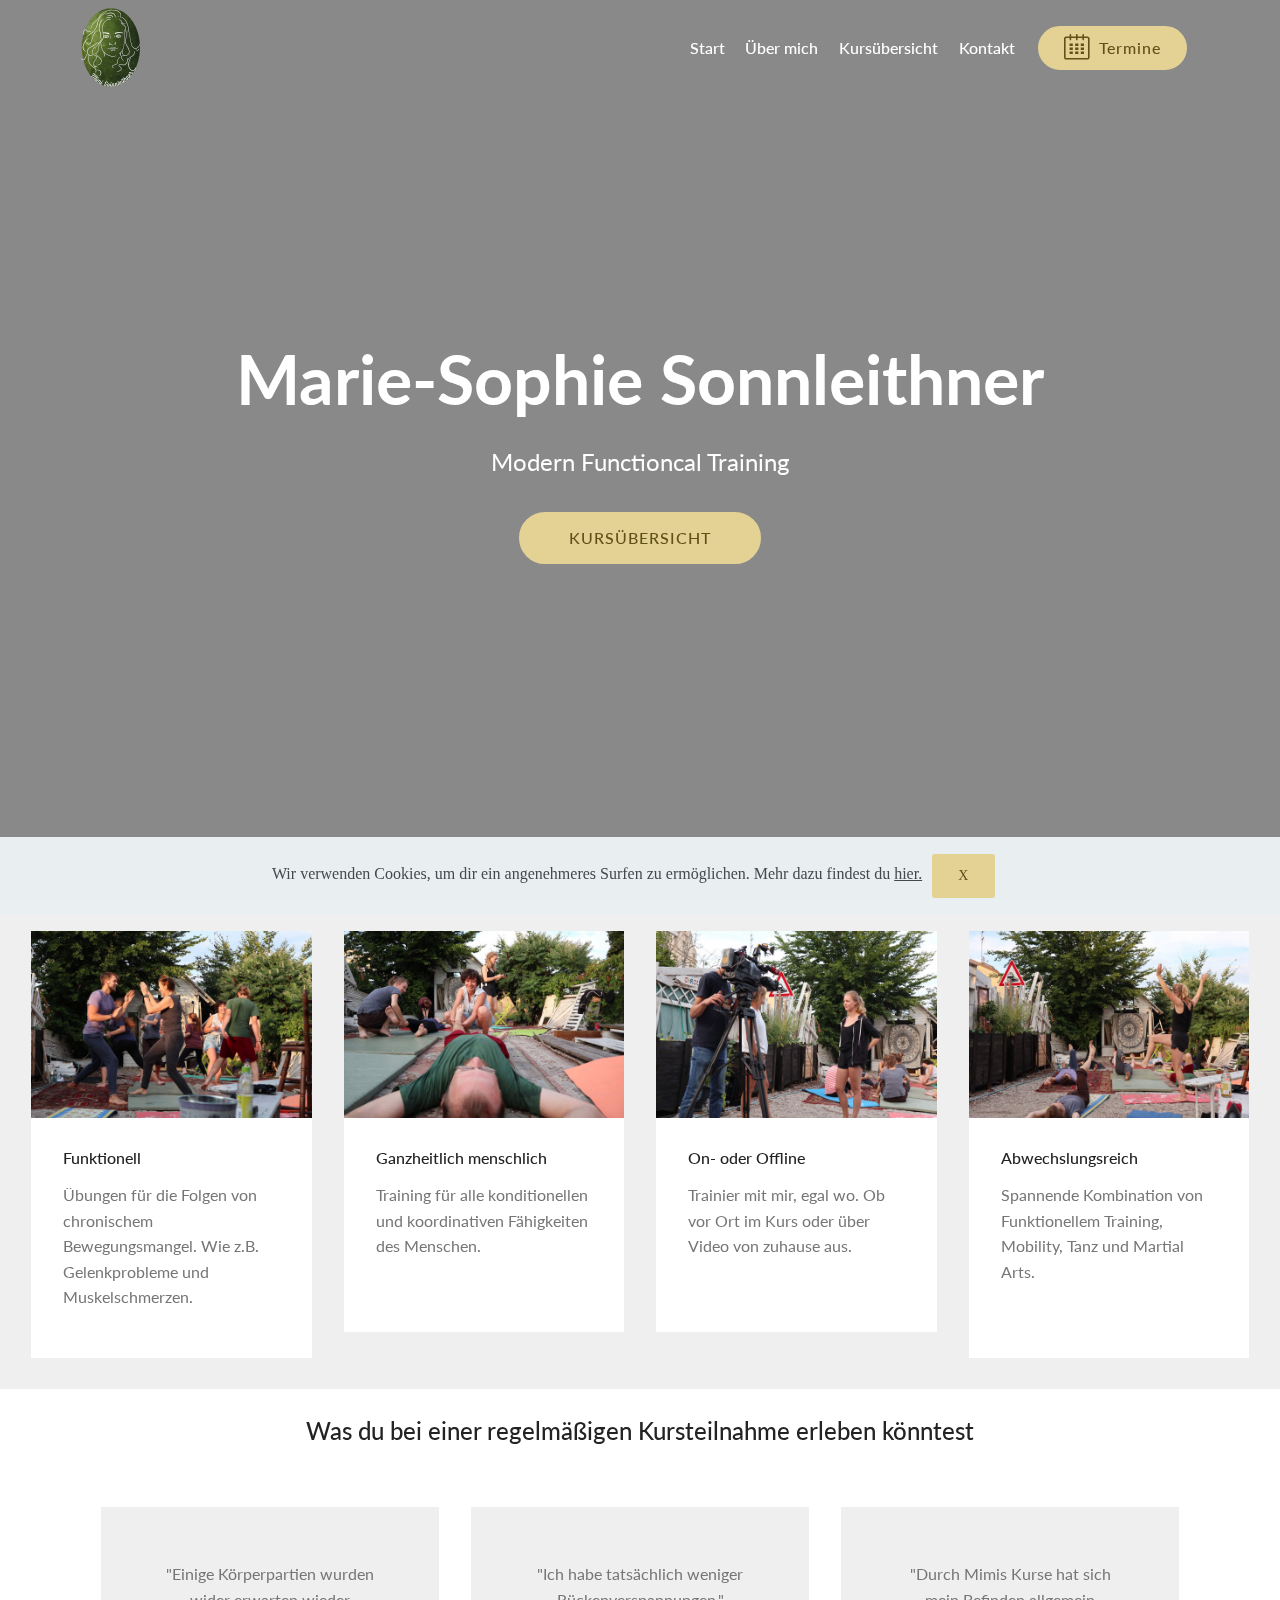
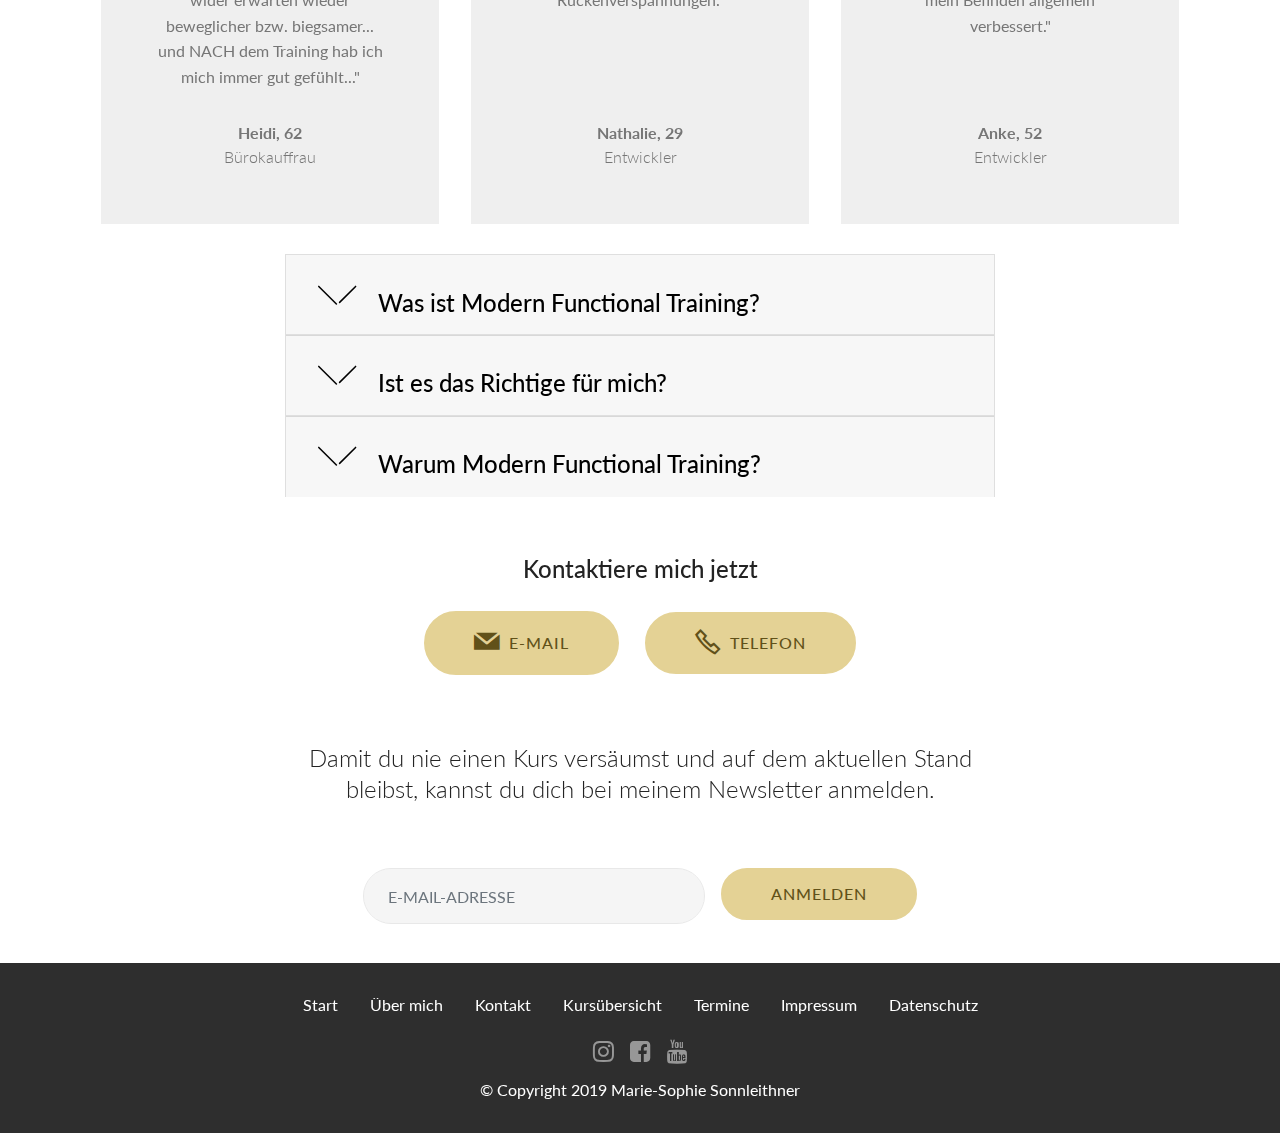
==== index.html @ 7896a1da "create github pages" ====
<!DOCTYPE html>
<html  >
<head>
  <!-- Site made with Mobirise Website Builder v4.11.3, https://mobirise.com -->
  <meta charset="UTF-8">
  <meta http-equiv="X-UA-Compatible" content="IE=edge">
  <meta name="generator" content="Mobirise v4.11.3, mobirise.com">
  <meta name="viewport" content="width=device-width, initial-scale=1, minimum-scale=1">
  <link rel="shortcut icon" href="assets/images/logo-1-122x160.png" type="image/x-icon">
  <meta name="description" content="">
  
  <title>Modern Functioncal Training | Marie-Sophie Sonnleithner</title>
  <link rel="stylesheet" href="assets/font-awesome/css/font-awesome.css">
  <link rel="stylesheet" href="assets/linecons/style.css">
  <link rel="stylesheet" href="assets/web/assets/mobirise-icons/mobirise-icons.css">
  <link rel="stylesheet" href="assets/web/assets/mobirise-icons2/mobirise2.css">
  <link rel="stylesheet" href="assets/bootstrap/css/bootstrap.min.css">
  <link rel="stylesheet" href="assets/bootstrap/css/bootstrap-grid.min.css">
  <link rel="stylesheet" href="assets/bootstrap/css/bootstrap-reboot.min.css">
  <link rel="stylesheet" href="assets/dropdown/css/style.css">
  <link rel="stylesheet" href="assets/tether/tether.min.css">
  <link rel="stylesheet" href="assets/socicon/css/styles.css">
  <link rel="stylesheet" href="assets/theme/css/style.css">
  <link rel="preload" as="style" href="assets/mobirise/css/mbr-additional.css"><link rel="stylesheet" href="assets/mobirise/css/mbr-additional.css" type="text/css">
  
  
  
</head>
<body>
  <section class="menu cid-rGdxrJuQYU" once="menu" id="menu1-t">

    

    <nav class="navbar navbar-expand beta-menu navbar-dropdown align-items-center navbar-fixed-top navbar-toggleable-sm bg-color transparent">
        <button class="navbar-toggler navbar-toggler-right" type="button" data-toggle="collapse" data-target="#navbarSupportedContent" aria-controls="navbarSupportedContent" aria-expanded="false" aria-label="Toggle navigation">
            <div class="hamburger">
                <span></span>
                <span></span>
                <span></span>
                <span></span>
            </div>
        </button>
        <div class="menu-logo">
            <div class="navbar-brand">
                <span class="navbar-logo">
                    <a href="index.html">
                         <img src="assets/images/logo-1-122x160.png" alt="Mobirise" title="" style="height: 5rem;">
                    </a>
                </span>
                
            </div>
        </div>
        <div class="collapse navbar-collapse" id="navbarSupportedContent">
            <ul class="navbar-nav nav-dropdown" data-app-modern-menu="true"><li class="nav-item">
                    <a class="nav-link link text-white display-4" href="index.html">Start</a>
                </li><li class="nav-item"><a class="nav-link link text-white display-4" href="ueber.html">Über mich</a></li><li class="nav-item"><a class="nav-link link text-white display-4" href="kursuebersicht.html">Kursübersicht</a></li><li class="nav-item"><a class="nav-link link text-white display-4" href="index.html#content8-b">Kontakt</a></li></ul>
            <div class="navbar-buttons mbr-section-btn"><a class="btn btn-sm btn-primary display-4" href="termine.html"><span class="li_calendar mbr-iconfont mbr-iconfont-btn"></span>Termine</a></div>
        </div>
    </nav>
</section>

<section class="engine"><a href="https://mobirise.info/m">website design templates</a></section><section class="header8 cid-rwvDzetqg9 mbr-fullscreen mbr-parallax-background" id="header8-2">

    

    <div class="mbr-overlay" style="opacity: 0.5; background-color: rgb(35, 35, 35);">
    </div>

    <div class="container align-center">
        <div class="row justify-content-md-center">
            <div class="mbr-white col-md-10">
                <h1 class="mbr-section-title align-center py-2 mbr-bold mbr-fonts-style display-1">
                        Marie-Sophie Sonnleithner</h1>
                <p class="mbr-text align-center py-2 mbr-fonts-style display-5">Modern Functioncal Training</p>
                
                
                <div class="mbr-section-btn text-center"><a class="btn btn-md btn-primary display-4" href="kursuebersicht.html">KURSÜBERSICHT</a></div>
            </div>
        </div>
    </div>
    
</section>

<section class="features17 cid-rwvFsvAL1t" id="features17-3">
    
    

    
    <div class="container-fluid">
        <div class="media-container-row">
            <div class="card p-3 col-12 col-md-6 col-lg-3">
                <div class="card-wrapper">
                    <div class="card-img">
                        <img src="assets/images/img-227-642x428.jpg" alt="Mobirise" title="">
                    </div>
                    <div class="card-box">
                        <h4 class="card-title pb-3 mbr-fonts-style display-7">
                            Funktionell</h4>
                        <p class="mbr-text mbr-fonts-style display-7">Übungen für die Folgen von chronischem Bewegungsmangel. Wie z.B. Gelenkprobleme und Muskelschmerzen.</p>
                    </div>
                </div>
            </div>

            <div class="card p-3 col-12 col-md-6 col-lg-3">
                <div class="card-wrapper">
                    <div class="card-img">
                        <img src="assets/images/img-233-642x428.jpg" alt="Mobirise" title="">
                    </div>
                    <div class="card-box">
                        <h4 class="card-title pb-3 mbr-fonts-style display-7">
                            Ganzheitlich menschlich</h4>
                        <p class="mbr-text mbr-fonts-style display-7">
                            Training für alle konditionellen und koordinativen Fähigkeiten des Menschen.<br><br></p>
                    </div>
                </div>
            </div>

            <div class="card p-3 col-12 col-md-6 col-lg-3">
                <div class="card-wrapper">
                    <div class="card-img">
                        <img src="assets/images/img-246-642x428.jpg" alt="Mobirise" title="">
                    </div>
                    <div class="card-box">
                        <h4 class="card-title pb-3 mbr-fonts-style display-7">
                            On- oder Offline</h4>
                        <p class="mbr-text mbr-fonts-style display-7">Trainier mit mir, egal wo. Ob vor Ort im Kurs oder über Video von zuhause aus.&nbsp;<br><br></p>
                    </div>
                </div>
            </div>

            <div class="card p-3 col-12 col-md-6 col-lg-3">
                <div class="card-wrapper">
                    <div class="card-img">
                        <img src="assets/images/img-240-642x428.jpg" alt="Mobirise" title="">
                    </div>
                    <div class="card-box">
                        <h4 class="card-title pb-3 mbr-fonts-style display-7">Abwechslungsreich</h4>
                        <p class="mbr-text mbr-fonts-style display-7">Spannende Kombination von Funktionellem Training, Mobility, Tanz und Martial Arts.<br><br></p>
                    </div>
                </div>
            </div>
            
            
        </div>
    </div>
</section>

<section class="testimonials1 cid-rwvFSbOmrC" id="testimonials1-4">

    

    
    <div class="container">
        <div class="media-container-row">
            <div class="title col-12 align-center">
                <h2 class="pb-3 mbr-fonts-style display-5">
                    Was du bei einer regelmäßigen Kursteilnahme erleben könntest</h2>
                
            </div>
        </div>
    </div>

    <div class="container pt-3 mt-2">
        <div class="media-container-row">
            <div class="mbr-testimonial p-3 align-center col-12 col-md-6 col-lg-4">
                <div class="panel-item p-3">
                    <div class="card-block">
                        
                        <p class="mbr-text mbr-fonts-style display-7">"Einige Körperpartien wurden wider erwarten wieder beweglicher bzw. biegsamer... und NACH dem Training hab ich mich immer gut gefühlt..."</p>
                    </div>
                    <div class="card-footer">
                        <div class="mbr-author-name mbr-bold mbr-fonts-style display-7">
                             Heidi, 62</div>
                        <small class="mbr-author-desc mbr-italic mbr-light mbr-fonts-style display-7">Bürokauffrau</small>
                    </div>
                </div>
            </div>

            <div class="mbr-testimonial p-3 align-center col-12 col-md-6 col-lg-4">
                <div class="panel-item p-3">
                    <div class="card-block">
                        
                        <p class="mbr-text mbr-fonts-style display-7">"Ich habe tatsächlich weniger Rückenverspannungen."<br><br><br><br></p>
                    </div>
                    <div class="card-footer">
                        <div class="mbr-author-name mbr-bold mbr-fonts-style display-7">Nathalie, 29</div>
                        <small class="mbr-author-desc mbr-italic mbr-light mbr-fonts-style display-7">
                               Entwickler
                        </small>
                    </div>
                </div>
            </div>

            <div class="mbr-testimonial p-3 align-center col-12 col-md-6 col-lg-4">
                <div class="panel-item p-3">
                    <div class="card-block">
                        
                        <p class="mbr-text mbr-fonts-style display-7">"Durch Mimis Kurse hat sich mein Befinden allgemein verbessert."<br><br><br></p>
                    </div>
                    <div class="card-footer">
                        <div class="mbr-author-name mbr-bold mbr-fonts-style display-7">
                             Anke, 52</div>
                        <small class="mbr-author-desc mbr-italic mbr-light mbr-fonts-style display-7">
                               Entwickler
                        </small>
                    </div>
                </div>
            </div>

            

            

            
        </div>
    </div>   
</section>

<section class="toggle1 cid-rGKT8y5Dug" id="toggle1-17">

    

    
        <div class="container">
            <div class="media-container-row">
                <div class="col-12 col-md-8">
                    <div class="section-head text-center space30">
                       
                    </div>
                    <div class="clearfix"></div>
                    <div id="bootstrap-toggle" class="toggle-panel accordionStyles tab-content">
                        <div class="card">
                            <div class="card-header" role="tab" id="headingOne">
                                <a role="button" class="collapsed panel-title text-black" data-toggle="collapse" data-core="" href="#collapse1_4" aria-expanded="false" aria-controls="collapse1">
                                    <h4 class="mbr-fonts-style display-5">
                                        <span class="sign mbr-iconfont mbri-arrow-down inactive"></span>&nbsp;Was ist Modern Functional Training?</h4>
                                </a>
                            </div>
                            <div id="collapse1_4" class="panel-collapse noScroll collapse" role="tabpanel" aria-labelledby="headingOne">
                                <div class="panel-body p-4">
                                    <p class="mbr-fonts-style panel-text display-7">Noch bevor wir unseren ersten Gedanken im Kopf formen, legen wir eine trainingsintensive Bewegungsentwicklung hin, vom strampelnden Massekörper zum aufrecht „wankenden“ Mini-Menschen. Je weiter diese Entwicklung foranschreitet desto mehr kommunizieren wir mit unserer Umwelt, sowohl verbal wie auch körperlich. Oft ist die Antwort auf eine Situation eine bestimmte Muskelspannung die wir in unseren Bewegungsablauf integrieren. Das, über Jahre hinweggetragen, steigert entweder die Verletzungsgefahr im betriebenen Sport oder führt beim viel weiter verbreiteten Bewegungsmangel meist zunächst zu (Muskel-)Schmerzen und langfristig auch zu Schäden an Knorpeln, Bändern, Sehnen und Knochen. Der menschliche Körper ist ein robustes Konstrukt, dass achtlos betriebenen Sport und chronischen Bewegungsmangel jahrelang kompensieren kann. Im Modern Functional Training verknüpfe ich Komponenten aus Funktionellem Training, Mobility, Tanz und Martial Arts um ein Training zu gestalten, dass effektiv auf die gängigsten Folgen von Bewegungsmangel eingeht.</p>
                                </div>
                            </div>
                        </div>
                        <div class="card">
                            <div class="card-header" role="tab" id="headingTwo">
                                <a role="button" class="collapsed panel-title text-black" data-toggle="collapse" data-core="" href="#collapse2_4" aria-expanded="false" aria-controls="collapse2">
                                    <h4 class="mbr-fonts-style display-5">
                                        <span class="sign mbr-iconfont mbri-arrow-down inactive"></span>&nbsp;Ist es das Richtige für mich?</h4>
                                </a>

                            </div>
                            <div id="collapse2_4" class="panel-collapse noScroll collapse" role="tabpanel" aria-labelledby="headingTwo">
                                <div class="panel-body p-4">
                                    <p class="mbr-fonts-style panel-text display-7">Modern Functional Training eignet sich für jeden, der seinen Körper im Alltag oder einer Sportart geschmeidig machen möchte. Orientiert an den ursprünglichen Bewegungsabläufen des menschlichen Körpers kann es in jedem Alter und Trainingsstatus angewendet werden.</p>
                                </div>
                            </div>
                        </div>
                        <div class="card">
                            <div class="card-header" role="tab" id="headingThree">
                                <a role="button" class="collapsed panel-title text-black" data-toggle="collapse" data-core="" href="#collapse3_4" aria-expanded="false" aria-controls="collapse3">
                                    <h4 class="mbr-fonts-style display-5">
                                        <span class="sign mbr-iconfont mbri-arrow-down inactive"></span>&nbsp;Warum Modern Functional Training?</h4>
                                </a>
                            </div>
                            <div id="collapse3_4" class="panel-collapse noScroll collapse" role="tabpanel" aria-labelledby="headingThree">
                                <div class="panel-body p-4">
                                    <p class="mbr-fonts-style panel-text display-7">Durch geförderte Körperwahrnehmung und Biomechanik kann auch sportartenspezifisches Training besser an Schwachstellen orientiert und somit effizienter werden. Das Verletzungsrisiko sinkt, egal ob im Sport oder im Alltag!</p>
                                </div>
                            </div>
                        </div>
                        
                        
                        
                    </div>
                </div>
            </div>
        </div>
</section>

<section class="mbr-section content4 cid-rwvMLpsQKH" id="content4-d">

    

    <div class="container">
        <div class="media-container-row">
            <div class="title col-12 col-md-8">
                <h2 class="align-center pb-3 mbr-fonts-style display-5">Kontaktiere mich jetzt</h2>
                
                
            </div>
        </div>
    </div>
</section>

<section class="mbr-section content8 cid-rwvKJ9Ldy1" id="content8-b">

    

    <div class="container">
        <div class="media-container-row title">
            <div class="col-12 col-md-8">
                <div class="mbr-section-btn align-center"><a class="btn btn-primary display-4" href="mailto:bewegung@mariesophiesonnleithner.de"><span class="socicon socicon-mail mbr-iconfont mbr-iconfont-btn"></span>E-MAIL</a>
                    <a class="btn btn-primary display-4" href="tel:+4915736988798"><span class="mobi-mbri mobi-mbri-phone mbr-iconfont mbr-iconfont-btn"></span>TELEFON</a></div>
            </div>
        </div>
    </div>
</section>

<section class="mbr-section form3 cid-rwvOi9t7n2" id="form3-e">

    

    

    <div class="container">
        <div class="row justify-content-center">
            <div class="title col-12 col-lg-8">
                
                <h3 class="mbr-section-subtitle align-center pb-5 mbr-light mbr-fonts-style display-5">Damit du nie einen Kurs versäumst und auf dem aktuellen Stand bleibst, kannst du dich bei meinem Newsletter anmelden.</h3>
            </div>
        </div>

        <div class="row py-2 justify-content-center">
            <div class="col-12 col-lg-6  col-md-8 " data-form-type="formoid">
                <!---Formbuilder Form--->
                <form action="https://mobirise.com/" method="POST" class="mbr-form form-with-styler" data-form-title="Mobirise Form"><input type="hidden" name="email" data-form-email="true" value="SwhdGKEURT8ZrtBiPXVFKIYz1HdcwsOUbqGP4tkNwl8U0udAOVyEMx1+fPfIROG5BUAIViuOS8+I5XTZ8tQ5PrEG0j23hKdZen0qtQOGSx0NvV4J+O5i/KBvW1OS9dNc">
                    <div class="row">
                        <div hidden="hidden" data-form-alert="" class="alert alert-success col-12">Vielen Dank für deine Anmeldung!</div>
                        <div hidden="hidden" data-form-alert-danger="" class="alert alert-danger col-12">
                        </div>
                    </div>
                    <div class="dragArea row">
                        <div class="form-group col" data-for="email">
                            <input type="email" name="email" placeholder="E-MAIL-ADRESSE" data-form-field="Email" required="required" class="form-control display-7" id="email-form3-e">
                        </div>
                        <div class="col-auto input-group-btn"><button type="submit" class="btn btn-primary display-4">ANMELDEN</button></div>
                    </div>
                </form><!---Formbuilder Form--->
            </div>
        </div>
    </div>
</section>

<section once="footers" class="cid-rwvIQBp6UW" id="footer7-8">

    

    

    <div class="container">
        <div class="media-container-row align-center mbr-white">
            <div class="row row-links">
                <ul class="foot-menu">
                    
                    
                    
                    
                    
                <li class="foot-menu-item mbr-fonts-style display-7"><a href="index.html" class="text-white">Start</a></li><li class="foot-menu-item mbr-fonts-style display-7"><a href="ueber.html" class="text-white">Über mich</a></li><li class="foot-menu-item mbr-fonts-style display-7"><a href="index.html#content8-b" class="text-white">Kontakt</a></li><li class="foot-menu-item mbr-fonts-style display-7"><a href="kursuebersicht.html" class="text-white">Kursübersicht</a></li><li class="foot-menu-item mbr-fonts-style display-7"><a href="termine.html" class="text-white">Termine</a></li><li class="foot-menu-item mbr-fonts-style display-7"><a href="impressum.html" class="text-white">Impressum</a></li><li class="foot-menu-item mbr-fonts-style display-7"><a href="datenschutz.html" class="text-white">Datenschutz</a></li></ul>
            </div>
            <div class="row social-row">
                <div class="social-list align-right pb-2">
                    
                    
                    
                    
                    
                    
                <div class="soc-item">
                        <a href="index.html">
                            <span class="mbr-iconfont mbr-iconfont-social fa-instagram fa"></span>
                        </a>
                    </div><div class="soc-item">
                        <a href="index.html">
                            <span class="mbr-iconfont mbr-iconfont-social fa-facebook-square fa"></span>
                        </a>
                    </div><div class="soc-item">
                        <a href="index.html">
                            <span class="mbr-iconfont mbr-iconfont-social fa-youtube fa"></span>
                        </a>
                    </div></div>
            </div>
            <div class="row row-copirayt">
                <p class="mbr-text mb-0 mbr-fonts-style mbr-white align-center display-7">
                    © Copyright 2019&nbsp;Marie-Sophie Sonnleithner</p>
            </div>
        </div>
    </div>
</section>


  <script src="assets/web/assets/jquery/jquery.min.js"></script>
  <script src="assets/popper/popper.min.js"></script>
  <script src="assets/bootstrap/js/bootstrap.min.js"></script>
  <script src="assets/dropdown/js/nav-dropdown.js"></script>
  <script src="assets/dropdown/js/navbar-dropdown.js"></script>
  <script src="assets/touchswipe/jquery.touch-swipe.min.js"></script>
  <script src="assets/web/assets/cookies-alert-plugin/cookies-alert-core.js"></script>
  <script src="assets/web/assets/cookies-alert-plugin/cookies-alert-script.js"></script>
  <script src="assets/parallax/jarallax.min.js"></script>
  <script src="assets/mbr-switch-arrow/mbr-switch-arrow.js"></script>
  <script src="assets/tether/tether.min.js"></script>
  <script src="assets/playervimeo/vimeo_player.js"></script>
  <script src="assets/smoothscroll/smooth-scroll.js"></script>
  <script src="assets/theme/js/script.js"></script>
  <script src="assets/formoid/formoid.min.js"></script>
  
  
<input name="cookieData" type="hidden" data-cookie-customDialogSelector='null' data-cookie-colorText='#424a4d' data-cookie-colorBg='rgba(234, 239, 241, 0.99)' data-cookie-textButton='X' data-cookie-colorButton='' data-cookie-colorLink='#424a4d' data-cookie-underlineLink='true' data-cookie-text="Wir verwenden Cookies, um dir ein angenehmeres Surfen zu ermöglichen. Mehr dazu findest du <a href='datenschutz.html'>hier.</a>">
  </body>
</html>
---- assets/linecons/style.css ----
@font-face {
	font-family: 'linecons';
	src:url('fonts/linecons.eot');
	
	
  src: url('fonts/linecons.eot');
  src: url('fonts/linecons.eot?#iefix') format('embedded-opentype'), 
  url('fonts/linecons.woff') format('woff'), 
  url('fonts/linecons.ttf') format('truetype'), 
  url('fonts/linecons.svg#linecons') format('svg');
}

/* Use the following CSS code if you want to use data attributes for inserting your icons */
[data-icon]:before {
	font-family: 'linecons' !important;
	content: attr(data-icon);
	speak: none;
	font-weight: normal;
	line-height: 1;
	-webkit-font-smoothing: antialiased;
}

/* Use the following CSS code if you want to have a class per icon */
[class^="li_"]:before, [class*=" li_"]:before {
	font-family: 'linecons' !important;
	font-style: normal;
	speak: none;
	font-weight: normal;
	line-height: 1;
	-webkit-font-smoothing: antialiased;
}
.li_heart:before {
	content: "\e000";
}
.li_cloud:before {
	content: "\e001";
}
.li_star:before {
	content: "\e002";
}
.li_tv:before {
	content: "\e003";
}
.li_sound:before {
	content: "\e004";
}
.li_video:before {
	content: "\e005";
}
.li_trash:before {
	content: "\e006";
}
.li_user:before {
	content: "\e007";
}
.li_key:before {
	content: "\e008";
}
.li_search:before {
	content: "\e009";
}
.li_settings:before {
	content: "\e00a";
}
.li_camera:before {
	content: "\e00b";
}
.li_tag:before {
	content: "\e00c";
}
.li_lock:before {
	content: "\e00d";
}
.li_bulb:before {
	content: "\e00e";
}
.li_pen:before {
	content: "\e00f";
}
.li_diamond:before {
	content: "\e010";
}
.li_display:before {
	content: "\e011";
}
.li_location:before {
	content: "\e012";
}
.li_eye:before {
	content: "\e013";
}
.li_bubble:before {
	content: "\e014";
}
.li_stack:before {
	content: "\e015";
}
.li_cup:before {
	content: "\e016";
}
.li_phone:before {
	content: "\e017";
}
.li_news:before {
	content: "\e018";
}
.li_mail:before {
	content: "\e019";
}
.li_like:before {
	content: "\e01a";
}
.li_photo:before {
	content: "\e01b";
}
.li_note:before {
	content: "\e01c";
}
.li_clock:before {
	content: "\e01d";
}
.li_paperplane:before {
	content: "\e01e";
}
.li_params:before {
	content: "\e01f";
}
.li_banknote:before {
	content: "\e020";
}
.li_data:before {
	content: "\e021";
}
.li_music:before {
	content: "\e022";
}
.li_megaphone:before {
	content: "\e023";
}
.li_study:before {
	content: "\e024";
}
.li_lab:before {
	content: "\e025";
}
.li_food:before {
	content: "\e026";
}
.li_t-shirt:before {
	content: "\e027";
}
.li_fire:before {
	content: "\e028";
}
.li_clip:before {
	content: "\e029";
}
.li_shop:before {
	content: "\e02a";
}
.li_calendar:before {
	content: "\e02b";
}
.li_vallet:before {
	content: "\e02c";
}
.li_vynil:before {
	content: "\e02d";
}
.li_truck:before {
	content: "\e02e";
}
.li_world:before {
	content: "\e02f";
}
---- assets/web/assets/mobirise-icons/mobirise-icons.css ----
@font-face {
  font-family: 'MobiriseIcons';
  src:  url('mobirise-icons.eot?spat4u');
  src:  url('mobirise-icons.eot?spat4u#iefix') format('embedded-opentype'),
    url('mobirise-icons.ttf?spat4u') format('truetype'),
    url('mobirise-icons.woff?spat4u') format('woff'),
    url('mobirise-icons.svg?spat4u#MobiriseIcons') format('svg');
  font-weight: normal;
  font-style: normal;
  font-display: swap;
}

[class^="mbri-"], [class*=" mbri-"] {
  /* use !important to prevent issues with browser extensions that change fonts */
  font-family: MobiriseIcons !important;
  speak: none;
  font-style: normal;
  font-weight: normal;
  font-variant: normal;
  text-transform: none;
  line-height: 1;

  /* Better Font Rendering =========== */
  -webkit-font-smoothing: antialiased;
  -moz-osx-font-smoothing: grayscale;
}

.mbri-add-submenu:before {
  content: "\e900";
}
.mbri-alert:before {
  content: "\e901";
}
.mbri-align-center:before {
  content: "\e902";
}
.mbri-align-justify:before {
  content: "\e903";
}
.mbri-align-left:before {
  content: "\e904";
}
.mbri-align-right:before {
  content: "\e905";
}
.mbri-android:before {
  content: "\e906";
}
.mbri-apple:before {
  content: "\e907";
}
.mbri-arrow-down:before {
  content: "\e908";
}
.mbri-arrow-next:before {
  content: "\e909";
}
.mbri-arrow-prev:before {
  content: "\e90a";
}
.mbri-arrow-up:before {
  content: "\e90b";
}
.mbri-bold:before {
  content: "\e90c";
}
.mbri-bookmark:before {
  content: "\e90d";
}
.mbri-bootstrap:before {
  content: "\e90e";
}
.mbri-briefcase:before {
  content: "\e90f";
}
.mbri-browse:before {
  content: "\e910";
}
.mbri-bulleted-list:before {
  content: "\e911";
}
.mbri-calendar:before {
  content: "\e912";
}
.mbri-camera:before {
  content: "\e913";
}
.mbri-cart-add:before {
  content: "\e914";
}
.mbri-cart-full:before {
  content: "\e915";
}
.mbri-cash:before {
  content: "\e916";
}
.mbri-change-style:before {
  content: "\e917";
}
.mbri-chat:before {
  content: "\e918";
}
.mbri-clock:before {
  content: "\e919";
}
.mbri-close:before {
  content: "\e91a";
}
.mbri-cloud:before {
  content: "\e91b";
}
.mbri-code:before {
  content: "\e91c";
}
.mbri-contact-form:before {
  content: "\e91d";
}
.mbri-credit-card:before {
  content: "\e91e";
}
.mbri-cursor-click:before {
  content: "\e91f";
}
.mbri-cust-feedback:before {
  content: "\e920";
}
.mbri-database:before {
  content: "\e921";
}
.mbri-delivery:before {
  content: "\e922";
}
.mbri-desktop:before {
  content: "\e923";
}
.mbri-devices:before {
  content: "\e924";
}
.mbri-down:before {
  content: "\e925";
}
.mbri-download:before {
  content: "\e989";
}
.mbri-drag-n-drop:before {
  content: "\e927";
}
.mbri-drag-n-drop2:before {
  content: "\e928";
}
.mbri-edit:before {
  content: "\e929";
}
.mbri-edit2:before {
  content: "\e92a";
}
.mbri-error:before {
  content: "\e92b";
}
.mbri-extension:before {
  content: "\e92c";
}
.mbri-features:before {
  content: "\e92d";
}
.mbri-file:before {
  content: "\e92e";
}
.mbri-flag:before {
  content: "\e92f";
}
.mbri-folder:before {
  content: "\e930";
}
.mbri-gift:before {
  content: "\e931";
}
.mbri-github:before {
  content: "\e932";
}
.mbri-globe:before {
  content: "\e933";
}
.mbri-globe-2:before {
  content: "\e934";
}
.mbri-growing-chart:before {
  content: "\e935";
}
.mbri-hearth:before {
  content: "\e936";
}
.mbri-help:before {
  content: "\e937";
}
.mbri-home:before {
  content: "\e938";
}
.mbri-hot-cup:before {
  content: "\e939";
}
.mbri-idea:before {
  content: "\e93a";
}
.mbri-image-gallery:before {
  content: "\e93b";
}
.mbri-image-slider:before {
  content: "\e93c";
}
.mbri-info:before {
  content: "\e93d";
}
.mbri-italic:before {
  content: "\e93e";
}
.mbri-key:before {
  content: "\e93f";
}
.mbri-laptop:before {
  content: "\e940";
}
.mbri-layers:before {
  content: "\e941";
}
.mbri-left-right:before {
  content: "\e942";
}
.mbri-left:before {
  content: "\e943";
}
.mbri-letter:before {
  content: "\e944";
}
.mbri-like:before {
  content: "\e945";
}
.mbri-link:before {
  content: "\e946";
}
.mbri-lock:before {
  content: "\e947";
}
.mbri-login:before {
  content: "\e948";
}
.mbri-logout:before {
  content: "\e949";
}
.mbri-magic-stick:before {
  content: "\e94a";
}
.mbri-map-pin:before {
  content: "\e94b";
}
.mbri-menu:before {
  content: "\e94c";
}
.mbri-mobile:before {
  content: "\e94d";
}
.mbri-mobile2:before {
  content: "\e94e";
}
.mbri-mobirise:before {
  content: "\e94f";
}
.mbri-more-horizontal:before {
  content: "\e950";
}
.mbri-more-vertical:before {
  content: "\e951";
}
.mbri-music:before {
  content: "\e952";
}
.mbri-new-file:before {
  content: "\e953";
}
.mbri-numbered-list:before {
  content: "\e954";
}
.mbri-opened-folder:before {
  content: "\e955";
}
.mbri-pages:before {
  content: "\e956";
}
.mbri-paper-plane:before {
  content: "\e957";
}
.mbri-paperclip:before {
  content: "\e958";
}
.mbri-photo:before {
  content: "\e959";
}
.mbri-photos:before {
  content: "\e95a";
}
.mbri-pin:before {
  content: "\e95b";
}
.mbri-play:before {
  content: "\e95c";
}
.mbri-plus:before {
  content: "\e95d";
}
.mbri-preview:before {
  content: "\e95e";
}
.mbri-print:before {
  content: "\e95f";
}
.mbri-protect:before {
  content: "\e960";
}
.mbri-question:before {
  content: "\e961";
}
.mbri-quote-left:before {
  content: "\e962";
}
.mbri-quote-right:before {
  content: "\e963";
}
.mbri-refresh:before {
  content: "\e964";
}
.mbri-responsive:before {
  content: "\e965";
}
.mbri-right:before {
  content: "\e966";
}
.mbri-rocket:before {
  content: "\e967";
}
.mbri-sad-face:before {
  content: "\e968";
}
.mbri-sale:before {
  content: "\e969";
}
.mbri-save:before {
  content: "\e96a";
}
.mbri-search:before {
  content: "\e96b";
}
.mbri-setting:before {
  content: "\e96c";
}
.mbri-setting2:before {
  content: "\e96d";
}
.mbri-setting3:before {
  content: "\e96e";
}
.mbri-share:before {
  content: "\e96f";
}
.mbri-shopping-bag:before {
  content: "\e970";
}
.mbri-shopping-basket:before {
  content: "\e971";
}
.mbri-shopping-cart:before {
  content: "\e972";
}
.mbri-sites:before {
  content: "\e973";
}
.mbri-smile-face:before {
  content: "\e974";
}
.mbri-speed:before {
  content: "\e975";
}
.mbri-star:before {
  content: "\e976";
}
.mbri-success:before {
  content: "\e977";
}
.mbri-sun:before {
  content: "\e978";
}
.mbri-sun2:before {
  content: "\e979";
}
.mbri-tablet:before {
  content: "\e97a";
}
.mbri-tablet-vertical:before {
  content: "\e97b";
}
.mbri-target:before {
  content: "\e97c";
}
.mbri-timer:before {
  content: "\e97d";
}
.mbri-to-ftp:before {
  content: "\e97e";
}
.mbri-to-local-drive:before {
  content: "\e97f";
}
.mbri-touch-swipe:before {
  content: "\e980";
}
.mbri-touch:before {
  content: "\e981";
}
.mbri-trash:before {
  content: "\e982";
}
.mbri-underline:before {
  content: "\e983";
}
.mbri-unlink:before {
  content: "\e984";
}
.mbri-unlock:before {
  content: "\e985";
}
.mbri-up-down:before {
  content: "\e986";
}
.mbri-up:before {
  content: "\e987";
}
.mbri-update:before {
  content: "\e988";
}
.mbri-upload:before {
 content: "\e926"; 
}
.mbri-user:before {
  content: "\e98a";
}
.mbri-user2:before {
  content: "\e98b";
}
.mbri-users:before {
  content: "\e98c";
}
.mbri-video:before {
  content: "\e98d";
}
.mbri-video-play:before {
  content: "\e98e";
}
.mbri-watch:before {
  content: "\e98f";
}
.mbri-website-theme:before {
  content: "\e990";
}
.mbri-wifi:before {
  content: "\e991";
}
.mbri-windows:before {
  content: "\e992";
}
.mbri-zoom-out:before {
  content: "\e993";
}
.mbri-redo:before {
  content: "\e994";
}
.mbri-undo:before {
  content: "\e995";
}
---- assets/web/assets/mobirise-icons2/mobirise2.css ----
@font-face {
  font-family: 'Moririse2';
  font-display: swap;
  src:  url('mobirise2.eot?f2bix4');
  src:  url('mobirise2.eot?f2bix4#iefix') format('embedded-opentype'),
    url('mobirise2.ttf?f2bix4') format('truetype'),
    url('mobirise2.woff?f2bix4') format('woff'),
    url('mobirise2.svg?f2bix4#mobirise2') format('svg');
  font-weight: normal;
  font-style: normal;
}

[class^="mobi-"], [class*=" mobi-"] {
  /* use !important to prevent issues with browser extensions that change fonts */
  font-family: 'Moririse2' !important;
  speak: none;
  font-style: normal;
  font-weight: normal;
  font-variant: normal;
  text-transform: none;
  line-height: 1;

  /* Better Font Rendering =========== */
  -webkit-font-smoothing: antialiased;
  -moz-osx-font-smoothing: grayscale;
}

.mobi-mbri-add-submenu:before {
  content: "\e900";
}
.mobi-mbri-alert:before {
  content: "\e901";
}
.mobi-mbri-align-center:before {
  content: "\e902";
}
.mobi-mbri-align-justify:before {
  content: "\e903";
}
.mobi-mbri-align-left:before {
  content: "\e904";
}
.mobi-mbri-align-right:before {
  content: "\e905";
}
.mobi-mbri-android:before {
  content: "\e906";
}
.mobi-mbri-apple:before {
  content: "\e907";
}
.mobi-mbri-arrow-down:before {
  content: "\e908";
}
.mobi-mbri-arrow-next:before {
  content: "\e909";
}
.mobi-mbri-arrow-prev:before {
  content: "\e90a";
}
.mobi-mbri-arrow-up:before {
  content: "\e90b";
}
.mobi-mbri-bold:before {
  content: "\e90c";
}
.mobi-mbri-bookmark:before {
  content: "\e90d";
}
.mobi-mbri-bootstrap:before {
  content: "\e90e";
}
.mobi-mbri-briefcase:before {
  content: "\e90f";
}
.mobi-mbri-browse:before {
  content: "\e910";
}
.mobi-mbri-bulleted-list:before {
  content: "\e911";
}
.mobi-mbri-calendar:before {
  content: "\e912";
}
.mobi-mbri-camera:before {
  content: "\e913";
}
.mobi-mbri-cart-add:before {
  content: "\e914";
}
.mobi-mbri-cart-full:before {
  content: "\e915";
}
.mobi-mbri-cash:before {
  content: "\e916";
}
.mobi-mbri-change-style:before {
  content: "\e917";
}
.mobi-mbri-chat:before {
  content: "\e918";
}
.mobi-mbri-clock:before {
  content: "\e919";
}
.mobi-mbri-close:before {
  content: "\e91a";
}
.mobi-mbri-cloud:before {
  content: "\e91b";
}
.mobi-mbri-code:before {
  content: "\e91c";
}
.mobi-mbri-contact-form:before {
  content: "\e91d";
}
.mobi-mbri-credit-card:before {
  content: "\e91e";
}
.mobi-mbri-cursor-click:before {
  content: "\e91f";
}
.mobi-mbri-cust-feedback:before {
  content: "\e920";
}
.mobi-mbri-database:before {
  content: "\e921";
}
.mobi-mbri-delivery:before {
  content: "\e922";
}
.mobi-mbri-desktop:before {
  content: "\e923";
}
.mobi-mbri-devices:before {
  content: "\e924";
}
.mobi-mbri-down:before {
  content: "\e925";
}
.mobi-mbri-download-2:before {
  content: "\e926";
}
.mobi-mbri-download:before {
  content: "\e927";
}
.mobi-mbri-drag-n-drop-2:before {
  content: "\e928";
}
.mobi-mbri-drag-n-drop:before {
  content: "\e929";
}
.mobi-mbri-edit-2:before {
  content: "\e92a";
}
.mobi-mbri-edit:before {
  content: "\e92b";
}
.mobi-mbri-error:before {
  content: "\e92c";
}
.mobi-mbri-extension:before {
  content: "\e92d";
}
.mobi-mbri-features:before {
  content: "\e92e";
}
.mobi-mbri-file:before {
  content: "\e92f";
}
.mobi-mbri-flag:before {
  content: "\e930";
}
.mobi-mbri-folder:before {
  content: "\e931";
}
.mobi-mbri-gift:before {
  content: "\e932";
}
.mobi-mbri-github:before {
  content: "\e933";
}
.mobi-mbri-globe-2:before {
  content: "\e934";
}
.mobi-mbri-globe:before {
  content: "\e935";
}
.mobi-mbri-growing-chart:before {
  content: "\e936";
}
.mobi-mbri-hearth:before {
  content: "\e937";
}
.mobi-mbri-help:before {
  content: "\e938";
}
.mobi-mbri-home:before {
  content: "\e939";
}
.mobi-mbri-hot-cup:before {
  content: "\e93a";
}
.mobi-mbri-idea:before {
  content: "\e93b";
}
.mobi-mbri-image-gallery:before {
  content: "\e93c";
}
.mobi-mbri-image-slider:before {
  content: "\e93d";
}
.mobi-mbri-info:before {
  content: "\e93e";
}
.mobi-mbri-italic:before {
  content: "\e93f";
}
.mobi-mbri-key:before {
  content: "\e940";
}
.mobi-mbri-laptop:before {
  content: "\e941";
}
.mobi-mbri-layers:before {
  content: "\e942";
}
.mobi-mbri-left-right:before {
  content: "\e943";
}
.mobi-mbri-left:before {
  content: "\e944";
}
.mobi-mbri-letter:before {
  content: "\e945";
}
.mobi-mbri-like:before {
  content: "\e946";
}
.mobi-mbri-link:before {
  content: "\e947";
}
.mobi-mbri-lock:before {
  content: "\e948";
}
.mobi-mbri-login:before {
  content: "\e949";
}
.mobi-mbri-logout:before {
  content: "\e94a";
}
.mobi-mbri-magic-stick:before {
  content: "\e94b";
}
.mobi-mbri-map-pin:before {
  content: "\e94c";
}
.mobi-mbri-menu:before {
  content: "\e94d";
}
.mobi-mbri-mobile-2:before {
  content: "\e94e";
}
.mobi-mbri-mobile-horizontal:before {
  content: "\e94f";
}
.mobi-mbri-mobile:before {
  content: "\e950";
}
.mobi-mbri-mobirise:before {
  content: "\e951";
}
.mobi-mbri-more-horizontal:before {
  content: "\e952";
}
.mobi-mbri-more-vertical:before {
  content: "\e953";
}
.mobi-mbri-music:before {
  content: "\e954";
}
.mobi-mbri-new-file:before {
  content: "\e955";
}
.mobi-mbri-numbered-list:before {
  content: "\e956";
}
.mobi-mbri-opened-folder:before {
  content: "\e957";
}
.mobi-mbri-pages:before {
  content: "\e958";
}
.mobi-mbri-paper-plane:before {
  content: "\e959";
}
.mobi-mbri-paperclip:before {
  content: "\e95a";
}
.mobi-mbri-phone:before {
  content: "\e95b";
}
.mobi-mbri-photo:before {
  content: "\e95c";
}
.mobi-mbri-photos:before {
  content: "\e95d";
}
.mobi-mbri-pin:before {
  content: "\e95e";
}
.mobi-mbri-play:before {
  content: "\e95f";
}
.mobi-mbri-plus:before {
  content: "\e960";
}
.mobi-mbri-preview:before {
  content: "\e961";
}
.mobi-mbri-print:before {
  content: "\e962";
}
.mobi-mbri-protect:before {
  content: "\e963";
}
.mobi-mbri-question:before {
  content: "\e964";
}
.mobi-mbri-quote-left:before {
  content: "\e965";
}
.mobi-mbri-quote-right:before {
  content: "\e966";
}
.mobi-mbri-redo:before {
  content: "\e967";
}
.mobi-mbri-refresh:before {
  content: "\e968";
}
.mobi-mbri-responsive-2:before {
  content: "\e969";
}
.mobi-mbri-responsive:before {
  content: "\e96a";
}
.mobi-mbri-right:before {
  content: "\e96b";
}
.mobi-mbri-rocket:before {
  content: "\e96c";
}
.mobi-mbri-sad-face:before {
  content: "\e96d";
}
.mobi-mbri-sale:before {
  content: "\e96e";
}
.mobi-mbri-save:before {
  content: "\e96f";
}
.mobi-mbri-search:before {
  content: "\e970";
}
.mobi-mbri-setting-2:before {
  content: "\e971";
}
.mobi-mbri-setting-3:before {
  content: "\e972";
}
.mobi-mbri-setting:before {
  content: "\e973";
}
.mobi-mbri-share:before {
  content: "\e974";
}
.mobi-mbri-shopping-bag:before {
  content: "\e975";
}
.mobi-mbri-shopping-basket:before {
  content: "\e976";
}
.mobi-mbri-shopping-cart:before {
  content: "\e977";
}
.mobi-mbri-sites:before {
  content: "\e978";
}
.mobi-mbri-smile-face:before {
  content: "\e979";
}
.mobi-mbri-speed:before {
  content: "\e97a";
}
.mobi-mbri-star:before {
  content: "\e97b";
}
.mobi-mbri-success:before {
  content: "\e97c";
}
.mobi-mbri-sun:before {
  content: "\e97d";
}
.mobi-mbri-sun2:before {
  content: "\e97e";
}
.mobi-mbri-tablet-vertical:before {
  content: "\e97f";
}
.mobi-mbri-tablet:before {
  content: "\e980";
}
.mobi-mbri-target:before {
  content: "\e981";
}
.mobi-mbri-timer:before {
  content: "\e982";
}
.mobi-mbri-to-ftp:before {
  content: "\e983";
}
.mobi-mbri-to-local-drive:before {
  content: "\e984";
}
.mobi-mbri-touch-swipe:before {
  content: "\e985";
}
.mobi-mbri-touch:before {
  content: "\e986";
}
.mobi-mbri-trash:before {
  content: "\e987";
}
.mobi-mbri-underline:before {
  content: "\e988";
}
.mobi-mbri-undo:before {
  content: "\e989";
}
.mobi-mbri-unlink:before {
  content: "\e98a";
}
.mobi-mbri-unlock:before {
  content: "\e98b";
}
.mobi-mbri-up-down:before {
  content: "\e98c";
}
.mobi-mbri-up:before {
  content: "\e98d";
}
.mobi-mbri-update:before {
  content: "\e98e";
}
.mobi-mbri-upload-2:before {
  content: "\e98f";
}
.mobi-mbri-upload:before {
  content: "\e990";
}
.mobi-mbri-user-2:before {
  content: "\e991";
}
.mobi-mbri-user:before {
  content: "\e992";
}
.mobi-mbri-users:before {
  content: "\e993";
}
.mobi-mbri-video-play:before {
  content: "\e994";
}
.mobi-mbri-video:before {
  content: "\e995";
}
.mobi-mbri-watch:before {
  content: "\e996";
}
.mobi-mbri-website-theme-2:before {
  content: "\e997";
}
.mobi-mbri-website-theme:before {
  content: "\e998";
}
.mobi-mbri-wifi:before {
  content: "\e999";
}
.mobi-mbri-windows:before {
  content: "\e99a";
}
.mobi-mbri-zoom-in:before {
  content: "\e99b";
}
.mobi-mbri-zoom-out:before {
  content: "\e99c";
}
---- assets/dropdown/css/style.css ----
.navbar-dropdown {
  left: 0;
  padding: 0;
  position: absolute;
  right: 0;
  top: 0;
  transition: all 0.45s ease;
  z-index: 1030;
  background: #282828; }
  .navbar-dropdown .navbar-logo {
    margin-right: 0.8rem;
    transition: margin 0.3s ease-in-out;
    vertical-align: middle; }
    .navbar-dropdown .navbar-logo img {
      height: 3.125rem;
      transition: all 0.3s ease-in-out; }
    .navbar-dropdown .navbar-logo.mbr-iconfont {
      font-size: 3.125rem;
      line-height: 3.125rem; }
  .navbar-dropdown .navbar-caption {
    font-weight: 700;
    white-space: normal;
    vertical-align: -4px;
    line-height: 3.125rem !important; }
    .navbar-dropdown .navbar-caption, .navbar-dropdown .navbar-caption:hover {
      color: inherit;
      text-decoration: none; }
  .navbar-dropdown .mbr-iconfont + .navbar-caption {
    vertical-align: -1px; }
  .navbar-dropdown.navbar-fixed-top {
    position: fixed; }
  .navbar-dropdown .navbar-brand span {
    vertical-align: -4px; }
  .navbar-dropdown.bg-color.transparent {
    background: none; }
  .navbar-dropdown.navbar-short .navbar-brand {
    padding: 0.625rem 0; }
    .navbar-dropdown.navbar-short .navbar-brand span {
      vertical-align: -1px; }
  .navbar-dropdown.navbar-short .navbar-caption {
    line-height: 2.375rem !important;
    vertical-align: -2px; }
  .navbar-dropdown.navbar-short .navbar-logo {
    margin-right: 0.5rem; }
    .navbar-dropdown.navbar-short .navbar-logo img {
      height: 2.375rem; }
    .navbar-dropdown.navbar-short .navbar-logo.mbr-iconfont {
      font-size: 2.375rem;
      line-height: 2.375rem; }
  .navbar-dropdown.navbar-short .mbr-table-cell {
    height: 3.625rem; }
  .navbar-dropdown .navbar-close {
    left: 0.6875rem;
    position: fixed;
    top: 0.75rem;
    z-index: 1000; }
  .navbar-dropdown .hamburger-icon {
    content: "";
    display: inline-block;
    vertical-align: middle;
    width: 16px;
    -webkit-box-shadow: 0 -6px 0 1px #282828,0 0 0 1px #282828,0 6px 0 1px #282828;
    -moz-box-shadow: 0 -6px 0 1px #282828,0 0 0 1px #282828,0 6px 0 1px #282828;
    box-shadow: 0 -6px 0 1px #282828,0 0 0 1px #282828,0 6px 0 1px #282828; }

.dropdown-menu .dropdown-toggle[data-toggle="dropdown-submenu"]::after {
  border-bottom: 0.35em solid transparent;
  border-left: 0.35em solid;
  border-right: 0;
  border-top: 0.35em solid transparent;
  margin-left: 0.3rem; }

.dropdown-menu .dropdown-item:focus {
  outline: 0; }

.nav-dropdown {
  font-size: 0.75rem;
  font-weight: 500;
  height: auto !important; }
  .nav-dropdown .nav-btn {
    padding-left: 1rem; }
  .nav-dropdown .link {
    margin: .667em 1.667em;
    font-weight: 500;
    padding: 0;
    transition: color .2s ease-in-out; }
    .nav-dropdown .link.dropdown-toggle {
      margin-right: 2.583em; }
      .nav-dropdown .link.dropdown-toggle::after {
        margin-left: .25rem;
        border-top: 0.35em solid;
        border-right: 0.35em solid transparent;
        border-left: 0.35em solid transparent;
        border-bottom: 0; }
      .nav-dropdown .link.dropdown-toggle[aria-expanded="true"] {
        margin: 0;
        padding: 0.667em 3.263em  0.667em 1.667em; }
  .nav-dropdown .link::after,
  .nav-dropdown .dropdown-item::after {
    color: inherit; }
  .nav-dropdown .btn {
    font-size: 0.75rem;
    font-weight: 700;
    letter-spacing: 0;
    margin-bottom: 0;
    padding-left: 1.25rem;
    padding-right: 1.25rem; }
  .nav-dropdown .dropdown-menu {
    border-radius: 0;
    border: 0;
    left: 0;
    margin: 0;
    padding-bottom: 1.25rem;
    padding-top: 1.25rem;
    position: relative; }
  .nav-dropdown .dropdown-submenu {
    margin-left: 0.125rem;
    top: 0; }
  .nav-dropdown .dropdown-item {
    font-weight: 500;
    line-height: 2;
    padding: 0.3846em 4.615em 0.3846em 1.5385em;
    position: relative;
    transition: color .2s ease-in-out, background-color .2s ease-in-out; }
    .nav-dropdown .dropdown-item::after {
      margin-top: -0.3077em;
      position: absolute;
      right: 1.1538em;
      top: 50%; }
    .nav-dropdown .dropdown-item:focus, .nav-dropdown .dropdown-item:hover {
      background: none; }

@media (max-width: 767px) {
  .nav-dropdown.navbar-toggleable-sm {
    bottom: 0;
    display: none;
    left: 0;
    overflow-x: hidden;
    position: fixed;
    top: 0;
    transform: translateX(-100%);
    -ms-transform: translateX(-100%);
    -webkit-transform: translateX(-100%);
    width: 18.75rem;
    z-index: 999; } }
.nav-dropdown.navbar-toggleable-xl {
  bottom: 0;
  display: none;
  left: 0;
  overflow-x: hidden;
  position: fixed;
  top: 0;
  transform: translateX(-100%);
  -ms-transform: translateX(-100%);
  -webkit-transform: translateX(-100%);
  width: 18.75rem;
  z-index: 999; }

.nav-dropdown-sm {
  display: block !important;
  overflow-x: hidden;
  overflow: auto;
  padding-top: 3.875rem; }
  .nav-dropdown-sm::after {
    content: "";
    display: block;
    height: 3rem;
    width: 100%; }
  .nav-dropdown-sm.collapse.in ~ .navbar-close {
    display: block !important; }
  .nav-dropdown-sm.collapsing, .nav-dropdown-sm.collapse.in {
    transform: translateX(0);
    -ms-transform: translateX(0);
    -webkit-transform: translateX(0);
    transition: all 0.25s ease-out;
    -webkit-transition: all 0.25s ease-out;
    background: #282828; }
  .nav-dropdown-sm.collapsing[aria-expanded="false"] {
    transform: translateX(-100%);
    -ms-transform: translateX(-100%);
    -webkit-transform: translateX(-100%); }
  .nav-dropdown-sm .nav-item {
    display: block;
    margin-left: 0 !important;
    padding-left: 0; }
  .nav-dropdown-sm .link,
  .nav-dropdown-sm .dropdown-item {
    border-top: 1px dotted rgba(255, 255, 255, 0.1);
    font-size: 0.8125rem;
    line-height: 1.6;
    margin: 0 !important;
    padding: 0.875rem 2.4rem 0.875rem 1.5625rem !important;
    position: relative;
    white-space: normal; }
    .nav-dropdown-sm .link:focus, .nav-dropdown-sm .link:hover,
    .nav-dropdown-sm .dropdown-item:focus,
    .nav-dropdown-sm .dropdown-item:hover {
      background: rgba(0, 0, 0, 0.2) !important;
      color: #c0a375; }
  .nav-dropdown-sm .nav-btn {
    position: relative;
    padding: 1.5625rem 1.5625rem 0 1.5625rem; }
    .nav-dropdown-sm .nav-btn::before {
      border-top: 1px dotted rgba(255, 255, 255, 0.1);
      content: "";
      left: 0;
      position: absolute;
      top: 0;
      width: 100%; }
    .nav-dropdown-sm .nav-btn + .nav-btn {
      padding-top: 0.625rem; }
      .nav-dropdown-sm .nav-btn + .nav-btn::before {
        display: none; }
  .nav-dropdown-sm .btn {
    padding: 0.625rem 0; }
  .nav-dropdown-sm .dropdown-toggle[data-toggle="dropdown-submenu"]::after {
    margin-left: .25rem;
    border-top: 0.35em solid;
    border-right: 0.35em solid transparent;
    border-left: 0.35em solid transparent;
    border-bottom: 0; }
  .nav-dropdown-sm .dropdown-toggle[data-toggle="dropdown-submenu"][aria-expanded="true"]::after {
    border-top: 0;
    border-right: 0.35em solid transparent;
    border-left: 0.35em solid transparent;
    border-bottom: 0.35em solid; }
  .nav-dropdown-sm .dropdown-menu {
    margin: 0;
    padding: 0;
    position: relative;
    top: 0;
    left: 0;
    width: 100%;
    border: 0;
    float: none;
    border-radius: 0;
    background: none; }
  .nav-dropdown-sm .dropdown-submenu {
    left: 100%;
    margin-left: 0.125rem;
    margin-top: -1.25rem;
    top: 0; }

.navbar-toggleable-sm .nav-dropdown .dropdown-menu {
  position: absolute; }

.navbar-toggleable-sm .nav-dropdown .dropdown-submenu {
  left: 100%;
  margin-left: 0.125rem;
  margin-top: -1.25rem;
  top: 0; }

.navbar-toggleable-sm.opened .nav-dropdown .dropdown-menu {
  position: relative; }

.navbar-toggleable-sm.opened .nav-dropdown .dropdown-submenu {
  left: 0;
  margin-left: 00rem;
  margin-top: 0rem;
  top: 0; }

.is-builder .nav-dropdown.collapsing {
  transition: none !important; }

/*# sourceMappingURL=style.css.map */
---- assets/socicon/css/styles.css ----
@charset "UTF-8";

@font-face {
  font-family: "socicon";
  src:url("../fonts/socicon.eot");
  src:url("../fonts/socicon.eot?#iefix") format("embedded-opentype"),
    url("../fonts/socicon.woff") format("woff"),
    url("../fonts/socicon.ttf") format("truetype"),
    url("../fonts/socicon.svg#socicon") format("svg");
  font-weight: normal;
  font-style: normal;
  font-display:swap;
}

[data-icon]:before {
  font-family: "socicon" !important;
  content: attr(data-icon);
  font-style: normal !important;
  font-weight: normal !important;
  font-variant: normal !important;
  text-transform: none !important;
  speak: none;
  line-height: 1;
  -webkit-font-smoothing: antialiased;
  -moz-osx-font-smoothing: grayscale;
}

[class^="socicon-"]:before,
[class*=" socicon-"]:before {
  font-family: "socicon" !important;
  font-style: normal !important;
  font-weight: normal !important;
  font-variant: normal !important;
  text-transform: none !important;
  speak: none;
  line-height: 1;
  -webkit-font-smoothing: antialiased;
  -moz-osx-font-smoothing: grayscale;
}

.socicon-modelmayhem:before {
  content: "\e000";
}
.socicon-mixcloud:before {
  content: "\e001";
}
.socicon-drupal:before {
  content: "\e002";
}
.socicon-swarm:before {
  content: "\e003";
}
.socicon-istock:before {
  content: "\e004";
}
.socicon-yammer:before {
  content: "\e005";
}
.socicon-ello:before {
  content: "\e006";
}
.socicon-stackoverflow:before {
  content: "\e007";
}
.socicon-persona:before {
  content: "\e008";
}
.socicon-triplej:before {
  content: "\e009";
}
.socicon-houzz:before {
  content: "\e00a";
}
.socicon-rss:before {
  content: "\e00b";
}
.socicon-paypal:before {
  content: "\e00c";
}
.socicon-odnoklassniki:before {
  content: "\e00d";
}
.socicon-airbnb:before {
  content: "\e00e";
}
.socicon-periscope:before {
  content: "\e00f";
}
.socicon-outlook:before {
  content: "\e010";
}
.socicon-coderwall:before {
  content: "\e011";
}
.socicon-tripadvisor:before {
  content: "\e012";
}
.socicon-appnet:before {
  content: "\e013";
}
.socicon-goodreads:before {
  content: "\e014";
}
.socicon-tripit:before {
  content: "\e015";
}
.socicon-lanyrd:before {
  content: "\e016";
}
.socicon-slideshare:before {
  content: "\e017";
}
.socicon-buffer:before {
  content: "\e018";
}
.socicon-disqus:before {
  content: "\e019";
}
.socicon-vkontakte:before {
  content: "\e01a";
}
.socicon-whatsapp:before {
  content: "\e01b";
}
.socicon-patreon:before {
  content: "\e01c";
}
.socicon-storehouse:before {
  content: "\e01d";
}
.socicon-pocket:before {
  content: "\e01e";
}
.socicon-mail:before {
  content: "\e01f";
}
.socicon-blogger:before {
  content: "\e020";
}
.socicon-technorati:before {
  content: "\e021";
}
.socicon-reddit:before {
  content: "\e022";
}
.socicon-dribbble:before {
  content: "\e023";
}
.socicon-stumbleupon:before {
  content: "\e024";
}
.socicon-digg:before {
  content: "\e025";
}
.socicon-envato:before {
  content: "\e026";
}
.socicon-behance:before {
  content: "\e027";
}
.socicon-delicious:before {
  content: "\e028";
}
.socicon-deviantart:before {
  content: "\e029";
}
.socicon-forrst:before {
  content: "\e02a";
}
.socicon-play:before {
  content: "\e02b";
}
.socicon-zerply:before {
  content: "\e02c";
}
.socicon-wikipedia:before {
  content: "\e02d";
}
.socicon-apple:before {
  content: "\e02e";
}
.socicon-flattr:before {
  content: "\e02f";
}
.socicon-github:before {
  content: "\e030";
}
.socicon-renren:before {
  content: "\e031";
}
.socicon-friendfeed:before {
  content: "\e032";
}
.socicon-newsvine:before {
  content: "\e033";
}
.socicon-identica:before {
  content: "\e034";
}
.socicon-bebo:before {
  content: "\e035";
}
.socicon-zynga:before {
  content: "\e036";
}
.socicon-steam:before {
  content: "\e037";
}
.socicon-xbox:before {
  content: "\e038";
}
.socicon-windows:before {
  content: "\e039";
}
.socicon-qq:before {
  content: "\e03a";
}
.socicon-douban:before {
  content: "\e03b";
}
.socicon-meetup:before {
  content: "\e03c";
}
.socicon-playstation:before {
  content: "\e03d";
}
.socicon-android:before {
  content: "\e03e";
}
.socicon-snapchat:before {
  content: "\e03f";
}
.socicon-twitter:before {
  content: "\e040";
}
.socicon-facebook:before {
  content: "\e041";
}
.socicon-googleplus:before {
  content: "\e042";
}
.socicon-pinterest:before {
  content: "\e043";
}
.socicon-foursquare:before {
  content: "\e044";
}
.socicon-yahoo:before {
  content: "\e045";
}
.socicon-skype:before {
  content: "\e046";
}
.socicon-yelp:before {
  content: "\e047";
}
.socicon-feedburner:before {
  content: "\e048";
}
.socicon-linkedin:before {
  content: "\e049";
}
.socicon-viadeo:before {
  content: "\e04a";
}
.socicon-xing:before {
  content: "\e04b";
}
.socicon-myspace:before {
  content: "\e04c";
}
.socicon-soundcloud:before {
  content: "\e04d";
}
.socicon-spotify:before {
  content: "\e04e";
}
.socicon-grooveshark:before {
  content: "\e04f";
}
.socicon-lastfm:before {
  content: "\e050";
}
.socicon-youtube:before {
  content: "\e051";
}
.socicon-vimeo:before {
  content: "\e052";
}
.socicon-dailymotion:before {
  content: "\e053";
}
.socicon-vine:before {
  content: "\e054";
}
.socicon-flickr:before {
  content: "\e055";
}
.socicon-500px:before {
  content: "\e056";
}
.socicon-wordpress:before {
  content: "\e058";
}
.socicon-tumblr:before {
  content: "\e059";
}
.socicon-twitch:before {
  content: "\e05a";
}
.socicon-8tracks:before {
  content: "\e05b";
}
.socicon-amazon:before {
  content: "\e05c";
}
.socicon-icq:before {
  content: "\e05d";
}
.socicon-smugmug:before {
  content: "\e05e";
}
.socicon-ravelry:before {
  content: "\e05f";
}
.socicon-weibo:before {
  content: "\e060";
}
.socicon-baidu:before {
  content: "\e061";
}
.socicon-angellist:before {
  content: "\e062";
}
.socicon-ebay:before {
  content: "\e063";
}
.socicon-imdb:before {
  content: "\e064";
}
.socicon-stayfriends:before {
  content: "\e065";
}
.socicon-residentadvisor:before {
  content: "\e066";
}
.socicon-google:before {
  content: "\e067";
}
.socicon-yandex:before {
  content: "\e068";
}
.socicon-sharethis:before {
  content: "\e069";
}
.socicon-bandcamp:before {
  content: "\e06a";
}
.socicon-itunes:before {
  content: "\e06b";
}
.socicon-deezer:before {
  content: "\e06c";
}
.socicon-telegram:before {
  content: "\e06e";
}
.socicon-openid:before {
  content: "\e06f";
}
.socicon-amplement:before {
  content: "\e070";
}
.socicon-viber:before {
  content: "\e071";
}
.socicon-zomato:before {
  content: "\e072";
}
.socicon-draugiem:before {
  content: "\e074";
}
.socicon-endomodo:before {
  content: "\e075";
}
.socicon-filmweb:before {
  content: "\e076";
}
.socicon-stackexchange:before {
  content: "\e077";
}
.socicon-wykop:before {
  content: "\e078";
}
.socicon-teamspeak:before {
  content: "\e079";
}
.socicon-teamviewer:before {
  content: "\e07a";
}
.socicon-ventrilo:before {
  content: "\e07b";
}
.socicon-younow:before {
  content: "\e07c";
}
.socicon-raidcall:before {
  content: "\e07d";
}
.socicon-mumble:before {
  content: "\e07e";
}
.socicon-medium:before {
  content: "\e06d";
}
.socicon-bebee:before {
  content: "\e07f";
}
.socicon-hitbox:before {
  content: "\e080";
}
.socicon-reverbnation:before {
  content: "\e081";
}
.socicon-formulr:before {
  content: "\e082";
}
.socicon-instagram:before {
  content: "\e057";
}
.socicon-battlenet:before {
  content: "\e083";
}
.socicon-chrome:before {
  content: "\e084";
}
.socicon-discord:before {
  content: "\e086";
}
.socicon-issuu:before {
  content: "\e087";
}
.socicon-macos:before {
  content: "\e088";
}
.socicon-firefox:before {
  content: "\e089";
}
.socicon-opera:before {
  content: "\e08d";
}
.socicon-keybase:before {
  content: "\e090";
}
.socicon-alliance:before {
  content: "\e091";
}
.socicon-livejournal:before {
  content: "\e092";
}
.socicon-googlephotos:before {
  content: "\e093";
}
.socicon-horde:before {
  content: "\e094";
}
.socicon-etsy:before {
  content: "\e095";
}
.socicon-zapier:before {
  content: "\e096";
}
.socicon-google-scholar:before {
  content: "\e097";
}
.socicon-researchgate:before {
  content: "\e098";
}
.socicon-wechat:before {
  content: "\e099";
}
.socicon-strava:before {
  content: "\e09a";
}
.socicon-line:before {
  content: "\e09b";
}
.socicon-lyft:before {
  content: "\e09c";
}
.socicon-uber:before {
  content: "\e09d";
}
.socicon-songkick:before {
  content: "\e09e";
}
.socicon-viewbug:before {
  content: "\e09f";
}
.socicon-googlegroups:before {
  content: "\e0a0";
}
.socicon-quora:before {
  content: "\e073";
}
.socicon-diablo:before {
  content: "\e085";
}
.socicon-blizzard:before {
  content: "\e0a1";
}
.socicon-hearthstone:before {
  content: "\e08b";
}
.socicon-heroes:before {
  content: "\e08a";
}
.socicon-overwatch:before {
  content: "\e08c";
}
.socicon-warcraft:before {
  content: "\e08e";
}
.socicon-starcraft:before {
  content: "\e08f";
}
.socicon-beam:before {
  content: "\e0a2";
}
.socicon-curse:before {
  content: "\e0a3";
}
.socicon-player:before {
  content: "\e0a4";
}
.socicon-streamjar:before {
  content: "\e0a5";
}
.socicon-nintendo:before {
  content: "\e0a6";
}
.socicon-hellocoton:before {
  content: "\e0a7";
}
---- assets/theme/css/style.css ----
/*!
 * Mobirise v4 theme (https://mobirise.com/)
 * Copyright 2017 Mobirise
 */
section {
  background-color: #eeeeee; }

body {
  font-style: normal;
  line-height: 1.5; }

section,
.container,
.container-fluid {
  position: relative;
  word-wrap: break-word; }

a.mbr-iconfont:hover {
  text-decoration: none; }

.article .lead p,
.article .lead ul,
.article .lead ol,
.article .lead pre,
.article .lead blockquote {
  margin-bottom: 0; }

ul,
ol,
pre,
blockquote {
  margin-bottom: 2.3125rem; }

pre {
  background: #f4f4f4;
  padding: 10px 24px;
  white-space: pre-wrap; }

.inactive {
  -webkit-user-select: none;
  -moz-user-select: none;
  -ms-user-select: none;
  user-select: none;
  pointer-events: none;
  -webkit-user-drag: none;
  user-drag: none; }

.mbr-section__comments .row {
  justify-content: center;
  -webkit-justify-content: center; }

a {
  font-style: normal;
  font-weight: 400;
  cursor: pointer; }
  a, a:hover {
    text-decoration: none; }

figure {
  margin-bottom: 0; }

body {
  color: #232323; }

h1,
h2,
h3,
h4,
h5,
h6,
.h1,
.h2,
.h3,
.h4,
.h5,
.h6,
.display-1,
.display-2,
.display-3,
.display-4 {
  line-height: 1;
  word-break: break-word;
  word-wrap: break-word; }

.mbr-section-title {
  font-style: normal;
  line-height: 1.2; }

.mbr-section-subtitle {
  line-height: 1.3; }

.mbr-text {
  font-style: normal;
  line-height: 1.6; }

b,
strong {
  font-weight: bold; }

blockquote {
  padding: 10px 0 10px 20px;
  position: relative;
  border-left: 2px solid;
  border-color: #ff3366; }

input:-webkit-autofill, input:-webkit-autofill:hover, input:-webkit-autofill:focus, input:-webkit-autofill:active {
  transition-delay: 9999s;
  transition-property: background-color, color; }

textarea[type='hidden'] {
  display: none; }

body {
  position: relative; }

section {
  background-position: 50% 50%;
  background-repeat: no-repeat;
  background-size: cover; }
  section .mbr-background-video,
  section .mbr-background-video-preview {
    position: absolute;
    bottom: 0;
    left: 0;
    right: 0;
    top: 0; }

.hidden {
  visibility: hidden; }

.mbr-z-index20 {
  z-index: 20; }

/*! Base colors */
.mbr-white {
  color: #ffffff; }

.mbr-black {
  color: #000000; }

.mbr-bg-white {
  background-color: #ffffff; }

.mbr-bg-black {
  background-color: #000000; }

/*! Text-aligns */
.align-left {
  text-align: left; }

.align-center {
  text-align: center; }

.align-right {
  text-align: right; }

@media (max-width: 767px) {
  .align-left,
  .align-center,
  .align-right,
  .mbr-section-btn,
  .mbr-section-title {
    text-align: center; } }
/*! Font-weight  */
.mbr-light {
  font-weight: 300; }

.mbr-regular {
  font-weight: 400; }

.mbr-semibold {
  font-weight: 500; }

.mbr-bold {
  font-weight: 700; }

/*! Media  */
.media-size-item {
  -webkit-flex: 1 1 auto;
  -moz-flex: 1 1 auto;
  -ms-flex: 1 1 auto;
  -o-flex: 1 1 auto;
  flex: 1 1 auto; }

.media-content {
  -webkit-flex-basis: 100%;
  flex-basis: 100%; }

.media-container-row {
  display: -ms-flexbox;
  display: -webkit-flex;
  display: flex;
  -webkit-flex-direction: row;
  -ms-flex-direction: row;
  flex-direction: row;
  -webkit-flex-wrap: wrap;
  -ms-flex-wrap: wrap;
  flex-wrap: wrap;
  -webkit-justify-content: center;
  -ms-flex-pack: center;
  justify-content: center;
  -webkit-align-content: center;
  -ms-flex-line-pack: center;
  align-content: center;
  -webkit-align-items: start;
  -ms-flex-align: start;
  align-items: start; }
  .media-container-row .media-size-item {
    width: 400px; }

.media-container-column {
  display: -ms-flexbox;
  display: -webkit-flex;
  display: flex;
  -webkit-flex-direction: column;
  -ms-flex-direction: column;
  flex-direction: column;
  -webkit-flex-wrap: wrap;
  -ms-flex-wrap: wrap;
  flex-wrap: wrap;
  -webkit-justify-content: center;
  -ms-flex-pack: center;
  justify-content: center;
  -webkit-align-content: center;
  -ms-flex-line-pack: center;
  align-content: center;
  -webkit-align-items: stretch;
  -ms-flex-align: stretch;
  align-items: stretch; }
  .media-container-column > * {
    width: 100%; }

@media (min-width: 992px) {
  .media-container-row {
    -webkit-flex-wrap: nowrap;
    -ms-flex-wrap: nowrap;
    flex-wrap: nowrap; } }
figure {
  overflow: hidden; }

figure[mbr-media-size] {
  transition: width 0.1s; }

.mbr-figure img,
.mbr-figure iframe {
  display: block;
  width: 100%; }

.card {
  background-color: transparent;
  border: none; }

.card-box {
  width: 100%; }

.card-img {
  text-align: center;
  flex-shrink: 0;
  -webkit-flex-shrink: 0; }

.media {
  max-width: 100%;
  margin: 0 auto; }

.mbr-figure {
  -ms-flex-item-align: center;
  -ms-grid-row-align: center;
  -webkit-align-self: center;
  align-self: center; }

.media-container > div {
  max-width: 100%; }

.mbr-figure img,
.card-img img {
  width: 100%; }

@media (max-width: 991px) {
  .media-size-item {
    width: auto !important; }

  .media {
    width: auto; }

  .mbr-figure {
    width: 100% !important; } }
/*! Buttons */
.btn {
  font-weight: 500;
  border-width: 2px;
  font-style: normal;
  letter-spacing: 1px;
  margin: .4rem .8rem;
  white-space: normal;
  -webkit-transition: all .3s ease-in-out;
  -moz-transition: all .3s ease-in-out;
  transition: all .3s ease-in-out;
  display: inline-flex;
  align-items: center;
  justify-content: center;
  word-break: break-word;
  -webkit-align-items: center;
  -webkit-justify-content: center;
  display: -webkit-inline-flex; }

.btn-sm {
  font-weight: 500;
  letter-spacing: 1px;
  -webkit-transition: all .3s ease-in-out;
  -moz-transition: all .3s ease-in-out;
  transition: all .3s ease-in-out; }

.btn-md {
  font-weight: 500;
  letter-spacing: 1px;
  margin: .4rem .8rem !important;
  -webkit-transition: all .3s ease-in-out;
  -moz-transition: all .3s ease-in-out;
  transition: all .3s ease-in-out; }

.btn-lg {
  font-weight: 500;
  letter-spacing: 1px;
  margin: .4rem .8rem !important;
  -webkit-transition: all .3s ease-in-out;
  -moz-transition: all .3s ease-in-out;
  transition: all .3s ease-in-out; }

.mbr-section-btn {
  margin-left: -0.25rem;
  margin-right: -0.25rem;
  font-size: 0; }

nav .mbr-section-btn {
  margin-left: 0rem;
  margin-right: 0rem; }

.btn-form {
  border-radius: 0; }
  .btn-form:hover {
    cursor: pointer; }

/*! Btn icon margin */
.btn .mbr-iconfont,
.btn.btn-sm .mbr-iconfont {
  cursor: pointer;
  margin-right: 0.5rem; }

.btn.btn-md .mbr-iconfont,
.btn.btn-md .mbr-iconfont {
  margin-right: 0.8rem; }

.mbr-regular {
  font-weight: 400; }

.mbr-semibold {
  font-weight: 500; }

.mbr-bold {
  font-weight: 700; }

[type='submit'] {
  -webkit-appearance: none; }

/*! Full-screen */
.mbr-fullscreen .mbr-overlay {
  min-height: 100vh; }

.mbr-fullscreen {
  display: flex;
  display: -webkit-flex;
  display: -moz-flex;
  display: -ms-flex;
  display: -o-flex;
  align-items: center;
  -webkit-align-items: center;
  min-height: 100vh;
  padding-top: 3rem;
  padding-bottom: 3rem; }

/*! Map */
.map {
  height: 25rem;
  position: relative; }
  .map iframe {
    width: 100%;
    height: 100%; }

.mbr-overlay {
  background-color: #000;
  bottom: 0;
  left: 0;
  opacity: .5;
  position: absolute;
  right: 0;
  top: 0;
  z-index: 0;
  pointer-events: none; }

/* Form */
blockquote {
  font-style: italic;
  padding: 10px 0 10px 20px;
  font-size: 1.09rem;
  position: relative;
  border-width: 3px; }

.form-control {
  background-color: #f5f5f5;
  box-shadow: none;
  color: #565656;
  line-height: 1.43;
  min-height: 3.5em;
  padding: 1.07em .5em; }
  .form-control, .form-control:focus {
    border: 1px solid #e8e8e8; }
  .form-active .form-control:invalid {
    border-color: red; }

.form-control-label {
  position: relative;
  cursor: pointer;
  margin-bottom: .357em;
  padding: 0; }

.alert {
  color: #ffffff;
  border-radius: 0;
  border: 0;
  font-size: .875rem;
  line-height: 1.5;
  margin-bottom: 1.875rem;
  padding: 1.25rem;
  position: relative; }
  .alert.alert-form::after {
    background-color: inherit;
    bottom: -7px;
    content: "";
    display: block;
    height: 14px;
    left: 50%;
    margin-left: -7px;
    position: absolute;
    transform: rotate(45deg);
    width: 14px;
    -webkit-transform: rotate(45deg); }

.form-asterisk {
  font-family: initial;
  position: absolute;
  top: -2px;
  font-weight: normal; }

/*! Scroll to top arrow */
#scrollToTop a i:before {
  content: '';
  position: absolute;
  height: 40%;
  top: 25%;
  background: #fff;
  width: 2px;
  left: calc(50% - 1px); }
#scrollToTop a i:after {
  content: '';
  position: absolute;
  display: block;
  border-top: 2px solid #fff;
  border-right: 2px solid #fff;
  width: 40%;
  height: 40%;
  left: 30%;
  bottom: 30%;
  transform: rotate(135deg);
  -webkit-transform: rotate(135deg); }

.mbr-arrow-up {
  bottom: 25px;
  right: 90px;
  position: fixed;
  text-align: right;
  z-index: 5000;
  color: #ffffff;
  font-size: 32px;
  transform: rotate(180deg);
  -webkit-transform: rotate(180deg); }

.mbr-arrow-up a {
  background: rgba(0, 0, 0, 0.2);
  border-radius: 3px;
  color: #fff;
  display: inline-block;
  height: 60px;
  width: 60px;
  outline-style: none !important;
  position: relative;
  text-decoration: none;
  transition: all 0.3s ease-in-out;
  cursor: pointer;
  text-align: center; }
  .mbr-arrow-up a:hover {
    background-color: rgba(0, 0, 0, 0.4); }
  .mbr-arrow-up a i {
    line-height: 60px; }

.mbr-arrow-up-icon {
  display: block;
  color: #fff; }

.mbr-arrow-up-icon::before {
  content: '\203a';
  display: inline-block;
  font-family: serif;
  font-size: 32px;
  line-height: 1;
  font-style: normal;
  position: relative;
  top: 6px;
  left: -4px;
  -webkit-transform: rotate(-90deg);
  transform: rotate(-90deg); }

/*! Arrow Down */
.mbr-arrow {
  position: absolute;
  bottom: 45px;
  left: 50%;
  width: 60px;
  height: 60px;
  cursor: pointer;
  background-color: rgba(80, 80, 80, 0.5);
  border-radius: 50%;
  -webkit-transform: translateX(-50%);
  transform: translateX(-50%); }
  .mbr-arrow > a {
    display: inline-block;
    text-decoration: none;
    outline-style: none;
    -webkit-animation: arrowdown 1.7s ease-in-out infinite;
    animation: arrowdown 1.7s ease-in-out infinite; }
    .mbr-arrow > a > i {
      position: absolute;
      top: -2px;
      left: 15px;
      font-size: 2rem; }

@keyframes arrowdown {
  0% {
    transform: translateY(0px);
    -webkit-transform: translateY(0px); }
  50% {
    transform: translateY(-5px);
    -webkit-transform: translateY(-5px); }
  100% {
    transform: translateY(0px);
    -webkit-transform: translateY(0px); } }
@-webkit-keyframes arrowdown {
  0% {
    transform: translateY(0px);
    -webkit-transform: translateY(0px); }
  50% {
    transform: translateY(-5px);
    -webkit-transform: translateY(-5px); }
  100% {
    transform: translateY(0px);
    -webkit-transform: translateY(0px); } }
@media (max-width: 500px) {
  .mbr-arrow-up {
    left: 50%;
    right: auto;
    transform: translateX(-50%) rotate(180deg);
    -webkit-transform: translateX(-50%) rotate(180deg); } }
/*Gradients animation*/
@keyframes gradient-animation {
  from {
    background-position: 0% 100%;
    animation-timing-function: ease-in-out; }
  to {
    background-position: 100% 0%;
    animation-timing-function: ease-in-out; } }
@-webkit-keyframes gradient-animation {
  from {
    background-position: 0% 100%;
    animation-timing-function: ease-in-out; }
  to {
    background-position: 100% 0%;
    animation-timing-function: ease-in-out; } }
.bg-gradient {
  background-size: 200% 200%;
  animation: gradient-animation 5s infinite alternate;
  -webkit-animation: gradient-animation 5s infinite alternate; }

.menu .navbar-brand {
  display: -webkit-flex; }
  .menu .navbar-brand span {
    display: flex;
    display: -webkit-flex; }
  .menu .navbar-brand .navbar-caption-wrap {
    display: -webkit-flex; }
  .menu .navbar-brand .navbar-logo img {
    display: -webkit-flex; }
@media (min-width: 768px) and (max-width: 1023px) {
  .menu .navbar-toggleable-sm .navbar-nav {
    display: -webkit-box;
    display: -webkit-flex;
    display: -ms-flexbox; } }
@media (max-width: 1023px) {
  .menu .navbar-collapse {
    max-height: 93.5vh; }
    .menu .navbar-collapse.show {
      overflow: auto; } }
@media (min-width: 1024px) {
  .menu .navbar-nav.nav-dropdown {
    display: -webkit-flex; }
  .menu .navbar-toggleable-sm .navbar-collapse {
    display: -webkit-flex !important; }
  .menu .collapsed .navbar-collapse {
    max-height: 93.5vh; }
    .menu .collapsed .navbar-collapse.show {
      overflow: auto; } }
@media (max-width: 767px) {
  .menu .navbar-collapse {
    max-height: 80vh; } }

/* Others*/
.note-check a[data-value=Rubik] {
  font-style: normal; }

.mbr-arrow a {
  color: #ffffff; }

@media (max-width: 767px) {
  .mbr-arrow {
    display: none; } }
.navbar {
  display: -webkit-flex;
  -webkit-flex-wrap: wrap;
  -webkit-align-items: center;
  -webkit-justify-content: space-between; }

.navbar-collapse {
  -webkit-flex-basis: 100%;
  -webkit-flex-grow: 1;
  -webkit-align-items: center; }

.nav-dropdown .link {
  padding: 0.667em 1.667em !important;
  margin: 0 !important; }

.nav {
  display: -webkit-flex;
  -webkit-flex-wrap: wrap; }

.row {
  display: -webkit-flex;
  -webkit-flex-wrap: wrap; }

.justify-content-center {
  -webkit-justify-content: center; }

.form-inline {
  display: -webkit-flex;
  -webkit-flex-flow: row wrap;
  -webkit-align-items: center; }

.card-wrapper {
  -webkit-flex: 1; }

.carousel-control {
  z-index: 10;
  display: -webkit-flex;
  -webkit-align-items: center;
  -webkit-justify-content: center; }

.carousel-controls {
  display: -webkit-flex; }

.media {
  display: -webkit-flex; }

.form-group:focus {
  outline: none; }

.jq-selectbox__select {
  padding: 1.07em 0.5em;
  position: absolute;
  top: 0;
  left: 0;
  width: 100%; }

.jq-selectbox__dropdown {
  position: absolute;
  top: 100% !important;
  left: 0 !important;
  width: 100% !important; }

.jq-selectbox__trigger-arrow {
  transform: translateY(-50%); }

.jq-selectbox li {
  padding: 1.07em 0.5em; }

input[type='range'] {
  padding-left: 0 !important;
  padding-right: 0 !important; }

.modal-dialog,
.modal-content {
  height: 100%; }

.modal-dialog .carousel-inner {
  height: calc(100vh - 1.75rem); }
  @media (max-width: 575px) {
    .modal-dialog .carousel-inner {
      height: calc(100vh - 1rem); } }

.carousel-item {
  text-align: center; }

.carousel-item img {
  margin: auto; }

.navbar-toggler {
  -webkit-align-self: flex-start;
  -ms-flex-item-align: start;
  align-self: flex-start;
  padding: 0.25rem 0.75rem;
  font-size: 1.25rem;
  line-height: 1;
  background: transparent;
  border: 1px solid transparent;
  -webkit-border-radius: 0.25rem;
  border-radius: 0.25rem; }

.navbar-toggler:focus,
.navbar-toggler:hover {
  text-decoration: none; }

.navbar-toggler-icon {
  display: inline-block;
  width: 1.5em;
  height: 1.5em;
  vertical-align: middle;
  content: '';
  background: no-repeat center center;
  -webkit-background-size: 100% 100%;
  -o-background-size: 100% 100%;
  background-size: 100% 100%; }

.navbar-toggler-left {
  position: absolute;
  left: 1rem; }

.navbar-toggler-right {
  position: absolute;
  right: 1rem; }

@media (max-width: 575px) {
  .navbar-toggleable .navbar-nav .dropdown-menu {
    position: static;
    float: none; }

  .navbar-toggleable > .container {
    padding-right: 0;
    padding-left: 0; } }
@media (min-width: 576px) {
  .navbar-toggleable {
    -webkit-box-orient: horizontal;
    -webkit-box-direction: normal;
    -webkit-flex-direction: row;
    -ms-flex-direction: row;
    flex-direction: row;
    -webkit-flex-wrap: nowrap;
    -ms-flex-wrap: nowrap;
    flex-wrap: nowrap;
    -webkit-box-align: center;
    -webkit-align-items: center;
    -ms-flex-align: center;
    align-items: center; }

  .navbar-toggleable .navbar-nav {
    -webkit-box-orient: horizontal;
    -webkit-box-direction: normal;
    -webkit-flex-direction: row;
    -ms-flex-direction: row;
    flex-direction: row; }

  .navbar-toggleable .navbar-nav .nav-link {
    padding-right: 0.5rem;
    padding-left: 0.5rem; }

  .navbar-toggleable > .container {
    display: -webkit-box;
    display: -webkit-flex;
    display: -ms-flexbox;
    display: flex;
    -webkit-flex-wrap: nowrap;
    -ms-flex-wrap: nowrap;
    flex-wrap: nowrap;
    -webkit-box-align: center;
    -webkit-align-items: center;
    -ms-flex-align: center;
    align-items: center; }

  .navbar-toggleable .navbar-collapse {
    display: -webkit-box !important;
    display: -webkit-flex !important;
    display: -ms-flexbox !important;
    display: flex !important;
    width: 100%; }

  .navbar-toggleable .navbar-toggler {
    display: none; } }
@media (max-width: 767px) {
  .navbar-toggleable-sm .navbar-nav .dropdown-menu {
    position: static;
    float: none; }

  .navbar-toggleable-sm > .container {
    padding-right: 0;
    padding-left: 0; } }
@media (min-width: 768px) {
  .navbar-toggleable-sm {
    -webkit-box-orient: horizontal;
    -webkit-box-direction: normal;
    -webkit-flex-direction: row;
    -ms-flex-direction: row;
    flex-direction: row;
    -webkit-flex-wrap: nowrap;
    -ms-flex-wrap: nowrap;
    flex-wrap: nowrap;
    -webkit-box-align: center;
    -webkit-align-items: center;
    -ms-flex-align: center;
    align-items: center; }

  .navbar-toggleable-sm .navbar-nav {
    -webkit-box-orient: horizontal;
    -webkit-box-direction: normal;
    -webkit-flex-direction: row;
    -ms-flex-direction: row;
    flex-direction: row; }

  .navbar-toggleable-sm .navbar-nav .nav-link {
    padding-right: 0.5rem;
    padding-left: 0.5rem; }

  .navbar-toggleable-sm > .container {
    display: -webkit-box;
    display: -webkit-flex;
    display: -ms-flexbox;
    display: flex;
    -webkit-flex-wrap: nowrap;
    -ms-flex-wrap: nowrap;
    flex-wrap: nowrap;
    -webkit-box-align: center;
    -webkit-align-items: center;
    -ms-flex-align: center;
    align-items: center; }

  .navbar-toggleable-sm .navbar-collapse {
    display: none;
    width: 100%; }

  .navbar-toggleable-sm .navbar-toggler {
    display: none; } }
@media (max-width: 1023px) {
  .navbar-toggleable-md .navbar-nav .dropdown-menu {
    position: static;
    float: none; }

  .navbar-toggleable-md > .container {
    padding-right: 0;
    padding-left: 0; } }
@media (min-width: 1024px) {
  .navbar-toggleable-md {
    -webkit-box-orient: horizontal;
    -webkit-box-direction: normal;
    -webkit-flex-direction: row;
    -ms-flex-direction: row;
    flex-direction: row;
    -webkit-flex-wrap: nowrap;
    -ms-flex-wrap: nowrap;
    flex-wrap: nowrap;
    -webkit-box-align: center;
    -webkit-align-items: center;
    -ms-flex-align: center;
    align-items: center; }

  .navbar-toggleable-md .navbar-nav {
    -webkit-box-orient: horizontal;
    -webkit-box-direction: normal;
    -webkit-flex-direction: row;
    -ms-flex-direction: row;
    flex-direction: row; }

  .navbar-toggleable-md .navbar-nav .nav-link {
    padding-right: 0.5rem;
    padding-left: 0.5rem; }

  .navbar-toggleable-md > .container {
    display: -webkit-box;
    display: -webkit-flex;
    display: -ms-flexbox;
    display: flex;
    -webkit-flex-wrap: nowrap;
    -ms-flex-wrap: nowrap;
    flex-wrap: nowrap;
    -webkit-box-align: center;
    -webkit-align-items: center;
    -ms-flex-align: center;
    align-items: center; }

  .navbar-toggleable-md .navbar-collapse {
    display: -webkit-box !important;
    display: -webkit-flex !important;
    display: -ms-flexbox !important;
    display: flex !important;
    width: 100%; }

  .navbar-toggleable-md .navbar-toggler {
    display: none; } }
@media (max-width: 1199px) {
  .navbar-toggleable-lg .navbar-nav .dropdown-menu {
    position: static;
    float: none; }

  .navbar-toggleable-lg > .container {
    padding-right: 0;
    padding-left: 0; } }
@media (min-width: 1200px) {
  .navbar-toggleable-lg {
    -webkit-box-orient: horizontal;
    -webkit-box-direction: normal;
    -webkit-flex-direction: row;
    -ms-flex-direction: row;
    flex-direction: row;
    -webkit-flex-wrap: nowrap;
    -ms-flex-wrap: nowrap;
    flex-wrap: nowrap;
    -webkit-box-align: center;
    -webkit-align-items: center;
    -ms-flex-align: center;
    align-items: center; }

  .navbar-toggleable-lg .navbar-nav {
    -webkit-box-orient: horizontal;
    -webkit-box-direction: normal;
    -webkit-flex-direction: row;
    -ms-flex-direction: row;
    flex-direction: row; }

  .navbar-toggleable-lg .navbar-nav .nav-link {
    padding-right: 0.5rem;
    padding-left: 0.5rem; }

  .navbar-toggleable-lg > .container {
    display: -webkit-box;
    display: -webkit-flex;
    display: -ms-flexbox;
    display: flex;
    -webkit-flex-wrap: nowrap;
    -ms-flex-wrap: nowrap;
    flex-wrap: nowrap;
    -webkit-box-align: center;
    -webkit-align-items: center;
    -ms-flex-align: center;
    align-items: center; }

  .navbar-toggleable-lg .navbar-collapse {
    display: -webkit-box !important;
    display: -webkit-flex !important;
    display: -ms-flexbox !important;
    display: flex !important;
    width: 100%; }

  .navbar-toggleable-lg .navbar-toggler {
    display: none; } }
.navbar-toggleable-xl {
  -webkit-box-orient: horizontal;
  -webkit-box-direction: normal;
  -webkit-flex-direction: row;
  -ms-flex-direction: row;
  flex-direction: row;
  -webkit-flex-wrap: nowrap;
  -ms-flex-wrap: nowrap;
  flex-wrap: nowrap;
  -webkit-box-align: center;
  -webkit-align-items: center;
  -ms-flex-align: center;
  align-items: center; }

.navbar-toggleable-xl .navbar-nav .dropdown-menu {
  position: static;
  float: none; }

.navbar-toggleable-xl > .container {
  padding-right: 0;
  padding-left: 0; }

.navbar-toggleable-xl .navbar-nav {
  -webkit-box-orient: horizontal;
  -webkit-box-direction: normal;
  -webkit-flex-direction: row;
  -ms-flex-direction: row;
  flex-direction: row; }

.navbar-toggleable-xl .navbar-nav .nav-link {
  padding-right: 0.5rem;
  padding-left: 0.5rem; }

.navbar-toggleable-xl > .container {
  display: -webkit-box;
  display: -webkit-flex;
  display: -ms-flexbox;
  display: flex;
  -webkit-flex-wrap: nowrap;
  -ms-flex-wrap: nowrap;
  flex-wrap: nowrap;
  -webkit-box-align: center;
  -webkit-align-items: center;
  -ms-flex-align: center;
  align-items: center; }

.navbar-toggleable-xl .navbar-collapse {
  display: -webkit-box !important;
  display: -webkit-flex !important;
  display: -ms-flexbox !important;
  display: flex !important;
  width: 100%; }

.navbar-toggleable-xl .navbar-toggler {
  display: none; }

.card-img {
  width: auto; }

.menu .navbar.collapsed:not(.beta-menu) {
  flex-direction: column;
  -webkit-flex-direction: column; }

.carousel-item.active,
.carousel-item-next,
.carousel-item-prev {
  display: -webkit-box;
  display: -webkit-flex;
  display: -ms-flexbox;
  display: flex; }

.note-air-layout .dropup .dropdown-menu,
.note-air-layout .navbar-fixed-bottom .dropdown .dropdown-menu {
  bottom: initial !important; }

html,
body {
  height: auto;
  min-height: 100vh; }

.dropup .dropdown-toggle::after {
  display: none; }

/*# sourceMappingURL=style.css.map */
.engine {
	position: absolute;
	text-indent: -2400px;
	text-align: center;
	padding: 0;
	top: 0;
	left: -2400px;
}
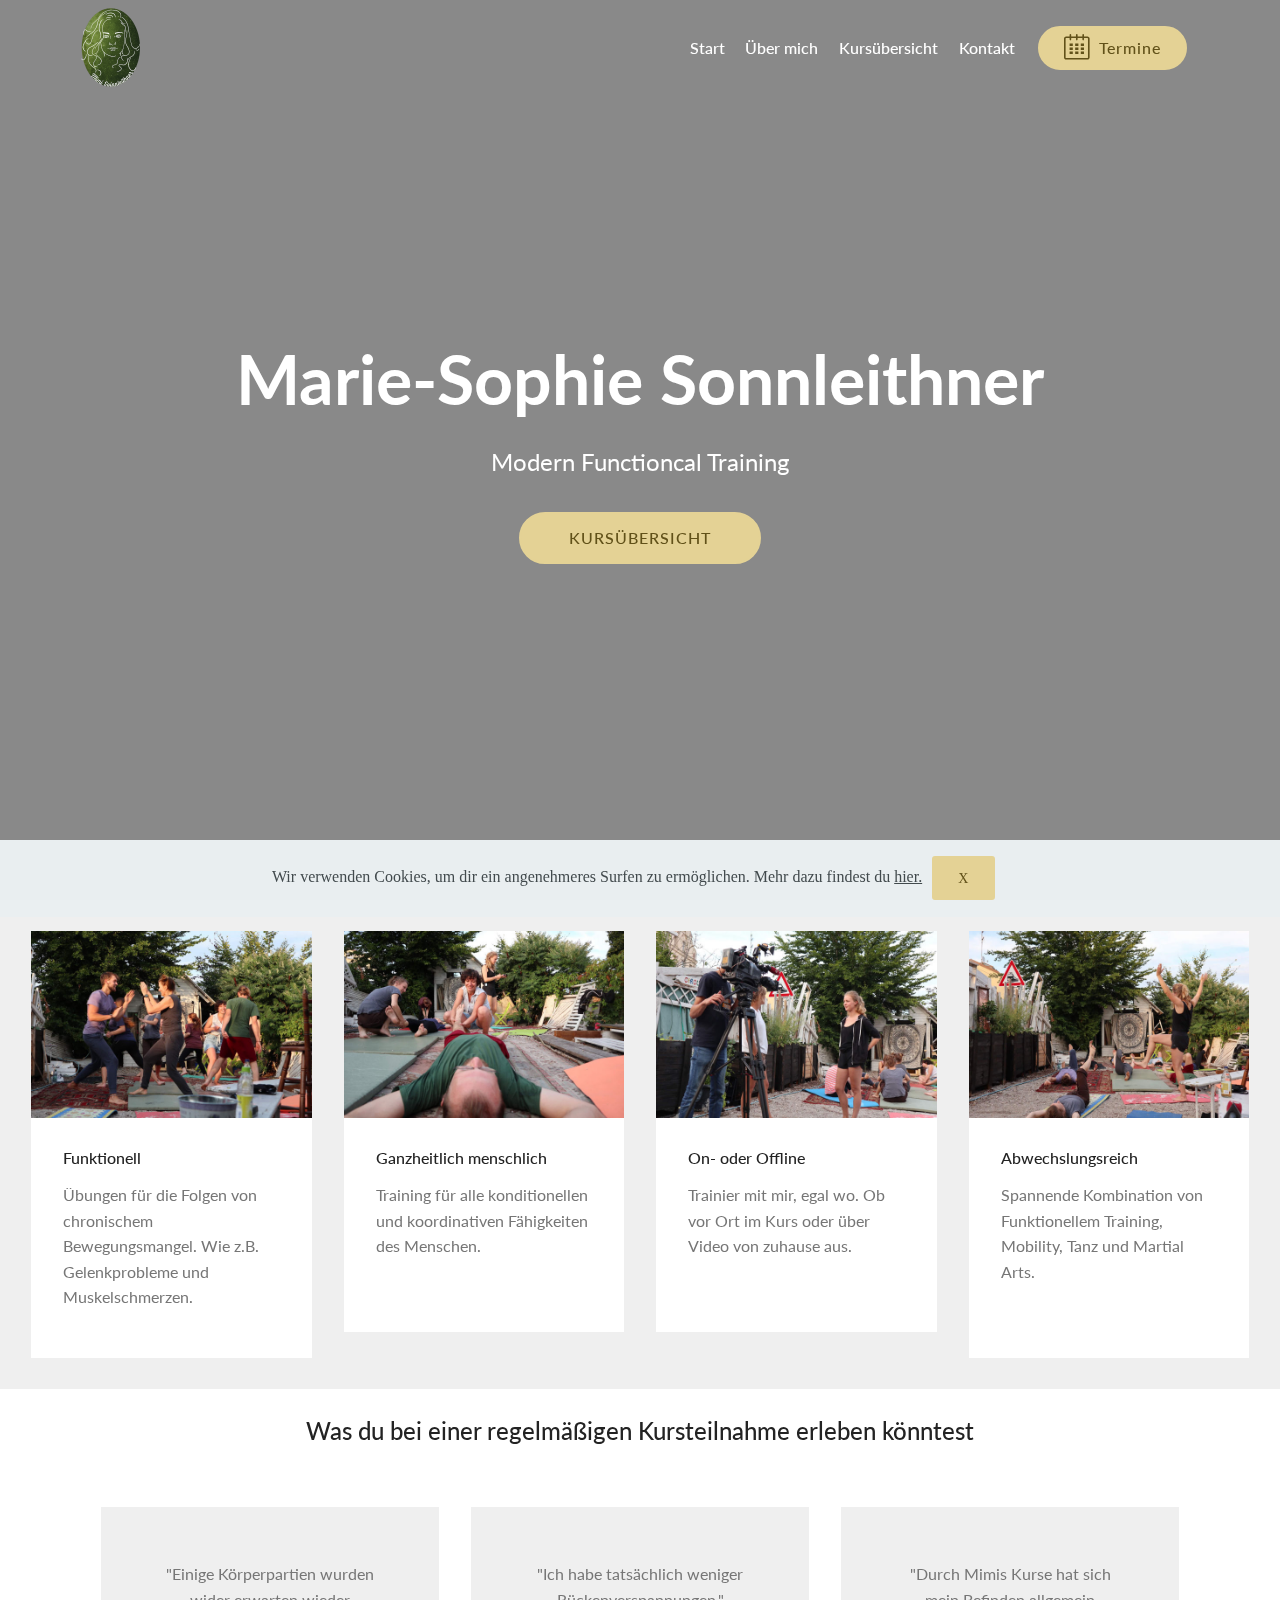
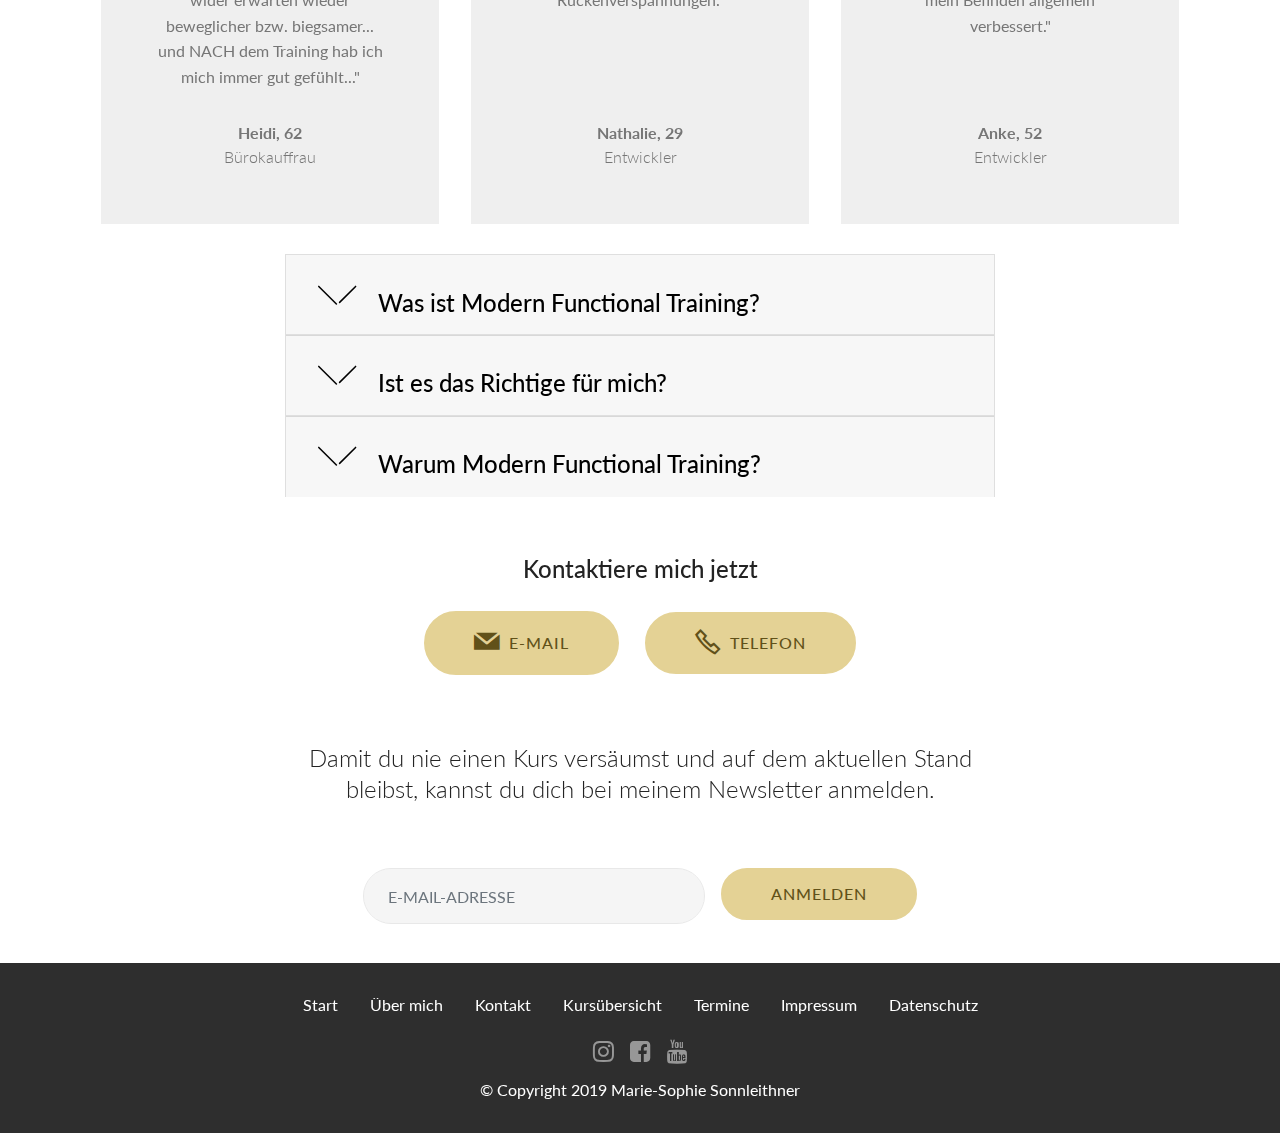
==== commit b48e4540: "create github pages" ====
--- a/index.html
+++ b/index.html
@@ -59,7 +59,7 @@
     </nav>
 </section>
 
-<section class="engine"><a href="https://mobirise.info/m">website design templates</a></section><section class="header8 cid-rwvDzetqg9 mbr-fullscreen mbr-parallax-background" id="header8-2">
+<section class="engine"><a href="https://mobirise.info/x">free css templates</a></section><section class="header8 cid-rwvDzetqg9 mbr-fullscreen mbr-parallax-background" id="header8-2">
 
     
 
@@ -324,7 +324,7 @@
         <div class="row py-2 justify-content-center">
             <div class="col-12 col-lg-6  col-md-8 " data-form-type="formoid">
                 <!---Formbuilder Form--->
-                <form action="https://mobirise.com/" method="POST" class="mbr-form form-with-styler" data-form-title="Mobirise Form"><input type="hidden" name="email" data-form-email="true" value="SwhdGKEURT8ZrtBiPXVFKIYz1HdcwsOUbqGP4tkNwl8U0udAOVyEMx1+fPfIROG5BUAIViuOS8+I5XTZ8tQ5PrEG0j23hKdZen0qtQOGSx0NvV4J+O5i/KBvW1OS9dNc">
+                <form action="https://mobirise.com/" method="POST" class="mbr-form form-with-styler" data-form-title="Mobirise Form"><input type="hidden" name="email" data-form-email="true" value="69tb4CnbmS+/EUM1wD2XB7L8xG5Ijf3djEK7yrUFzVGgBdxnEZHy5XQhHnLOu+HqYxg3PhXlEpvMIMLgo3toR3DB7cFSj0qjpr/HLR1ag/y9lH1EjnDRnZFKiU5J3d8Y">
                     <div class="row">
                         <div hidden="hidden" data-form-alert="" class="alert alert-success col-12">Vielen Dank für deine Anmeldung!</div>
                         <div hidden="hidden" data-form-alert-danger="" class="alert alert-danger col-12">
--- a/assets/mobirise/css/mbr-additional.css
+++ b/assets/mobirise/css/mbr-additional.css
@@ -1109,7 +1109,7 @@
   color: #c1c1c1 !important;
 }
 .cid-rwvDzetqg9 {
-  background-image: url("../../../assets/images/mimo-19-2000x13350.jpg");
+  background-image: url("../../../assets/images/mimo-19-2000x1335.jpg");
 }
 .cid-rwvDzetqg9 .mbr-media span {
   font-size: 48px;
--- a/assets/mobirise/css/mbr-additional.css
+++ b/assets/mobirise/css/mbr-additional.css
@@ -1109,7 +1109,7 @@
   color: #c1c1c1 !important;
 }
 .cid-rwvDzetqg9 {
-  background-image: url("../../../assets/images/mimo-19-2000x13350.jpg");
+  background-image: url("../../../assets/images/mimo-19-2000x1335.jpg");
 }
 .cid-rwvDzetqg9 .mbr-media span {
   font-size: 48px;
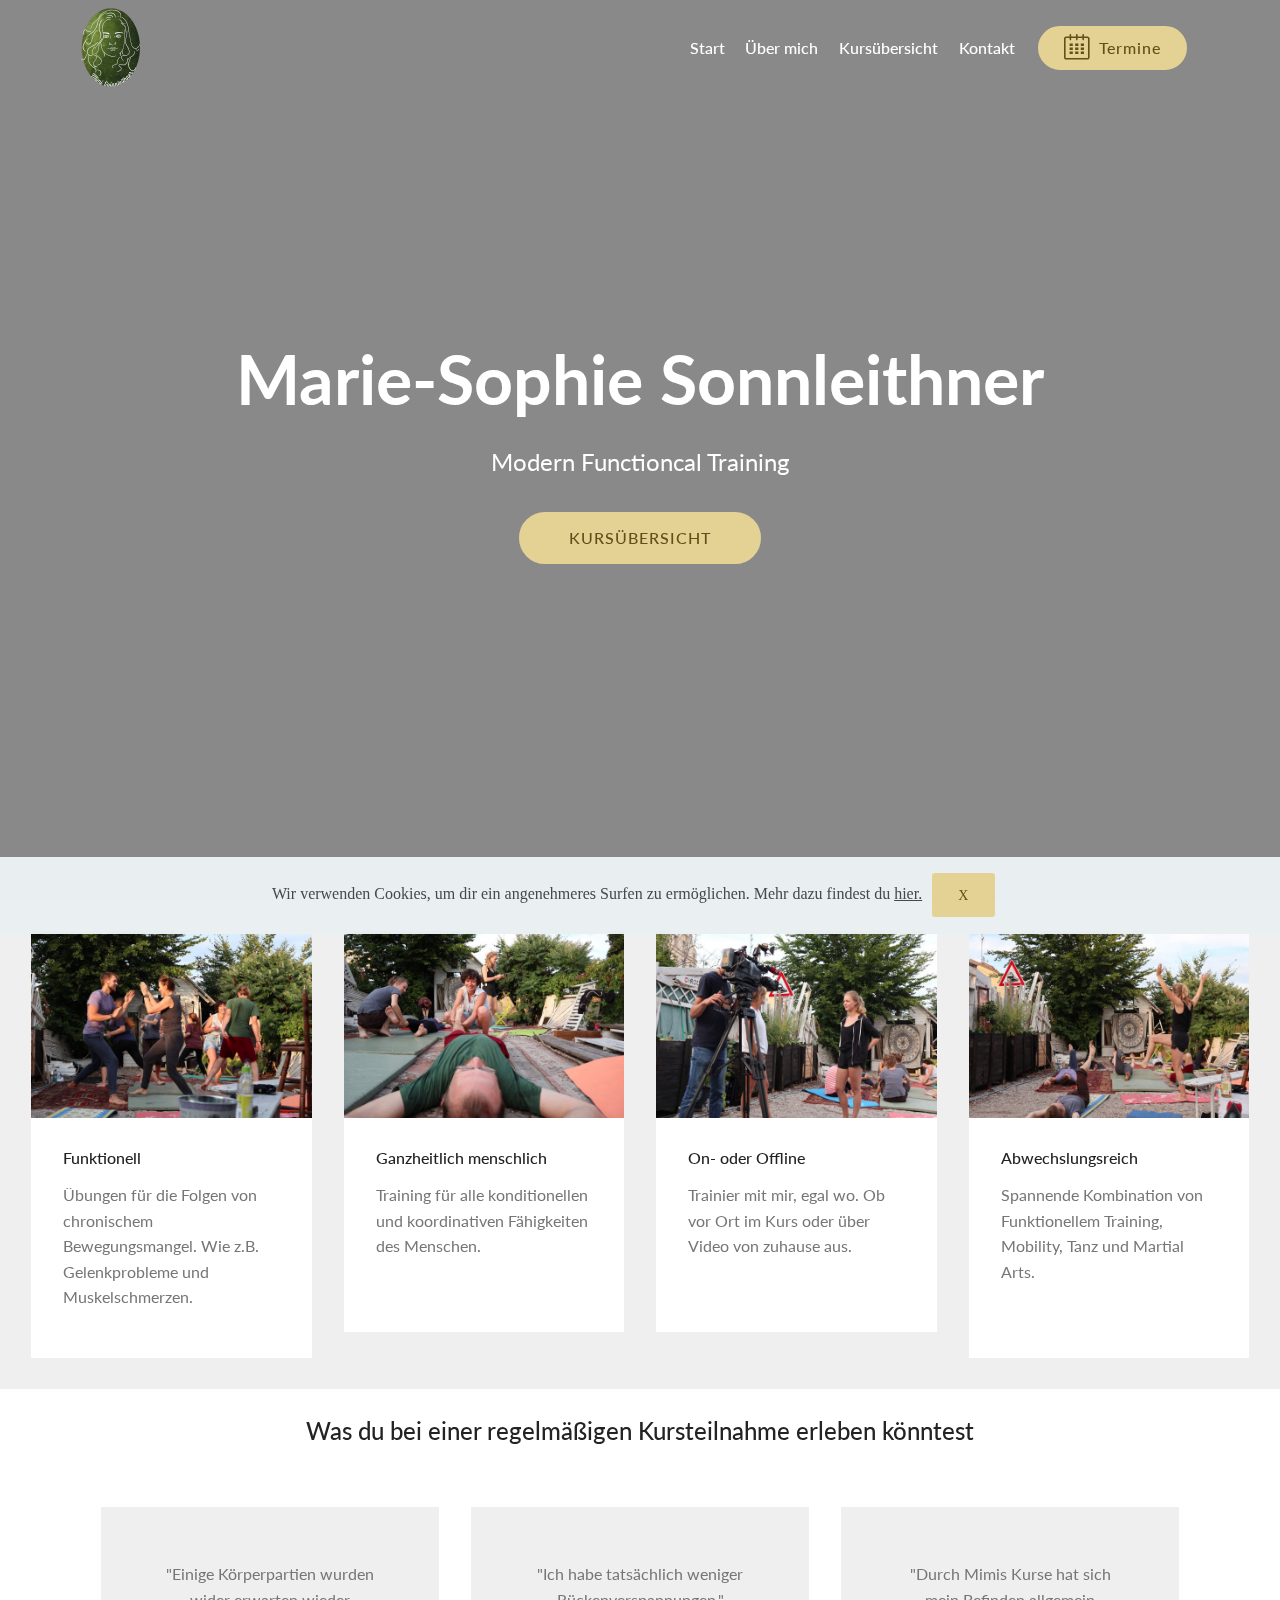
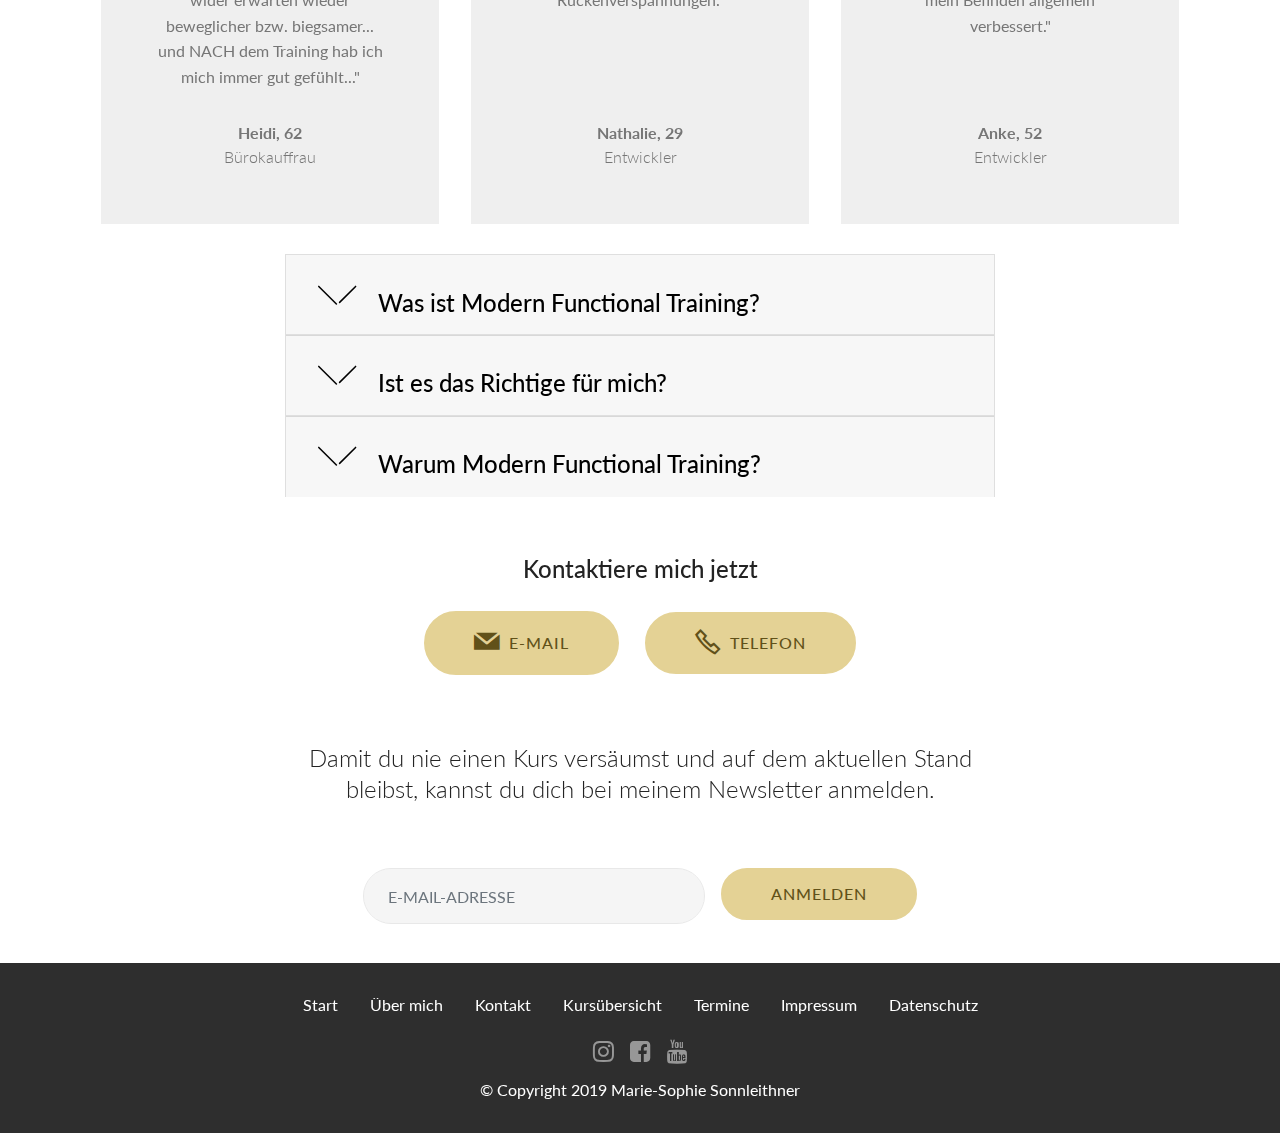
==== commit 3910f52c: "create github pages" ====
--- a/index.html
+++ b/index.html
@@ -59,7 +59,7 @@
     </nav>
 </section>
 
-<section class="engine"><a href="https://mobirise.info/x">free css templates</a></section><section class="header8 cid-rwvDzetqg9 mbr-fullscreen mbr-parallax-background" id="header8-2">
+<section class="engine"><a href="https://mobirise.info/g">how to build your own site</a></section><section class="header8 cid-rwvDzetqg9 mbr-fullscreen mbr-parallax-background" id="header8-2">
 
     
 
@@ -324,7 +324,7 @@
         <div class="row py-2 justify-content-center">
             <div class="col-12 col-lg-6  col-md-8 " data-form-type="formoid">
                 <!---Formbuilder Form--->
-                <form action="https://mobirise.com/" method="POST" class="mbr-form form-with-styler" data-form-title="Mobirise Form"><input type="hidden" name="email" data-form-email="true" value="69tb4CnbmS+/EUM1wD2XB7L8xG5Ijf3djEK7yrUFzVGgBdxnEZHy5XQhHnLOu+HqYxg3PhXlEpvMIMLgo3toR3DB7cFSj0qjpr/HLR1ag/y9lH1EjnDRnZFKiU5J3d8Y">
+                <form action="https://mobirise.com/" method="POST" class="mbr-form form-with-styler" data-form-title="Mobirise Form"><input type="hidden" name="email" data-form-email="true" value="kDmc0JdCxcviaM2hYOrDiAqqzPbHbVKvBcmaAh7OSbnsQA/S1YbiEeZRUlrwcJWRn9nPMNC7VbMpQQac1lstEED5WMLep0jsvj9029C7tpK8dT04FJ2xkkefq5/sfK0x">
                     <div class="row">
                         <div hidden="hidden" data-form-alert="" class="alert alert-success col-12">Vielen Dank für deine Anmeldung!</div>
                         <div hidden="hidden" data-form-alert-danger="" class="alert alert-danger col-12">
--- a/assets/mobirise/css/mbr-additional.css
+++ b/assets/mobirise/css/mbr-additional.css
@@ -1109,7 +1109,7 @@
   color: #c1c1c1 !important;
 }
 .cid-rwvDzetqg9 {
-  background-image: url("../../../assets/images/mimo-19-2000x1335.jpg");
+  background-image: url("../../../assets/images/mimo-19-2000x1335.jpeg");
 }
 .cid-rwvDzetqg9 .mbr-media span {
   font-size: 48px;
@@ -3507,7 +3507,7 @@
 .cid-rGdfI2R4uj {
   padding-top: 60px;
   padding-bottom: 90px;
-  background-image: url("../../../assets/images/mvi-0202-moment-1920x1080.jpg");
+  background-image: url("../../../assets/images/mvi-0202-moment-1920x1080.jpeg");
 }
 .cid-rGdfI2R4uj .mbr-section-subtitle {
   color: #ffffff;
--- a/assets/mobirise/css/mbr-additional.css
+++ b/assets/mobirise/css/mbr-additional.css
@@ -1109,7 +1109,7 @@
   color: #c1c1c1 !important;
 }
 .cid-rwvDzetqg9 {
-  background-image: url("../../../assets/images/mimo-19-2000x1335.jpg");
+  background-image: url("../../../assets/images/mimo-19-2000x1335.jpeg");
 }
 .cid-rwvDzetqg9 .mbr-media span {
   font-size: 48px;
@@ -3507,7 +3507,7 @@
 .cid-rGdfI2R4uj {
   padding-top: 60px;
   padding-bottom: 90px;
-  background-image: url("../../../assets/images/mvi-0202-moment-1920x1080.jpg");
+  background-image: url("../../../assets/images/mvi-0202-moment-1920x1080.jpeg");
 }
 .cid-rGdfI2R4uj .mbr-section-subtitle {
   color: #ffffff;
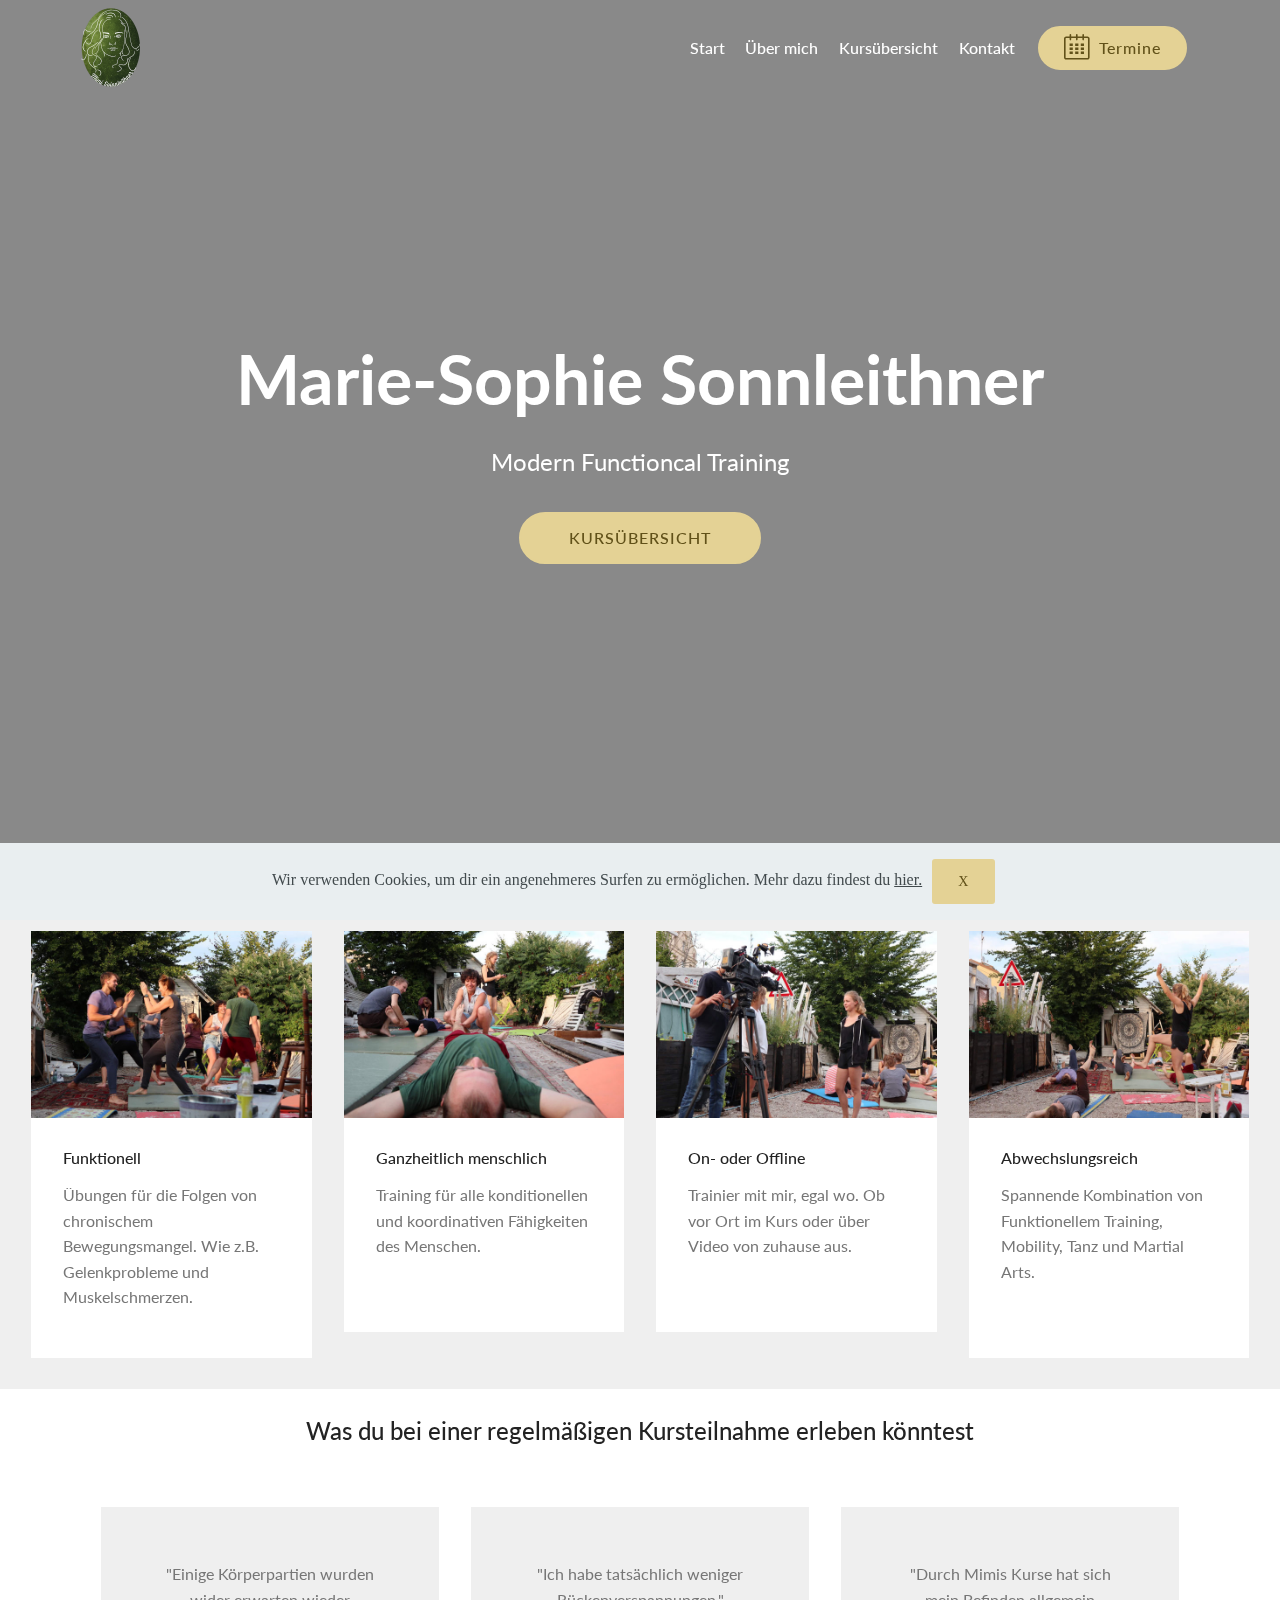
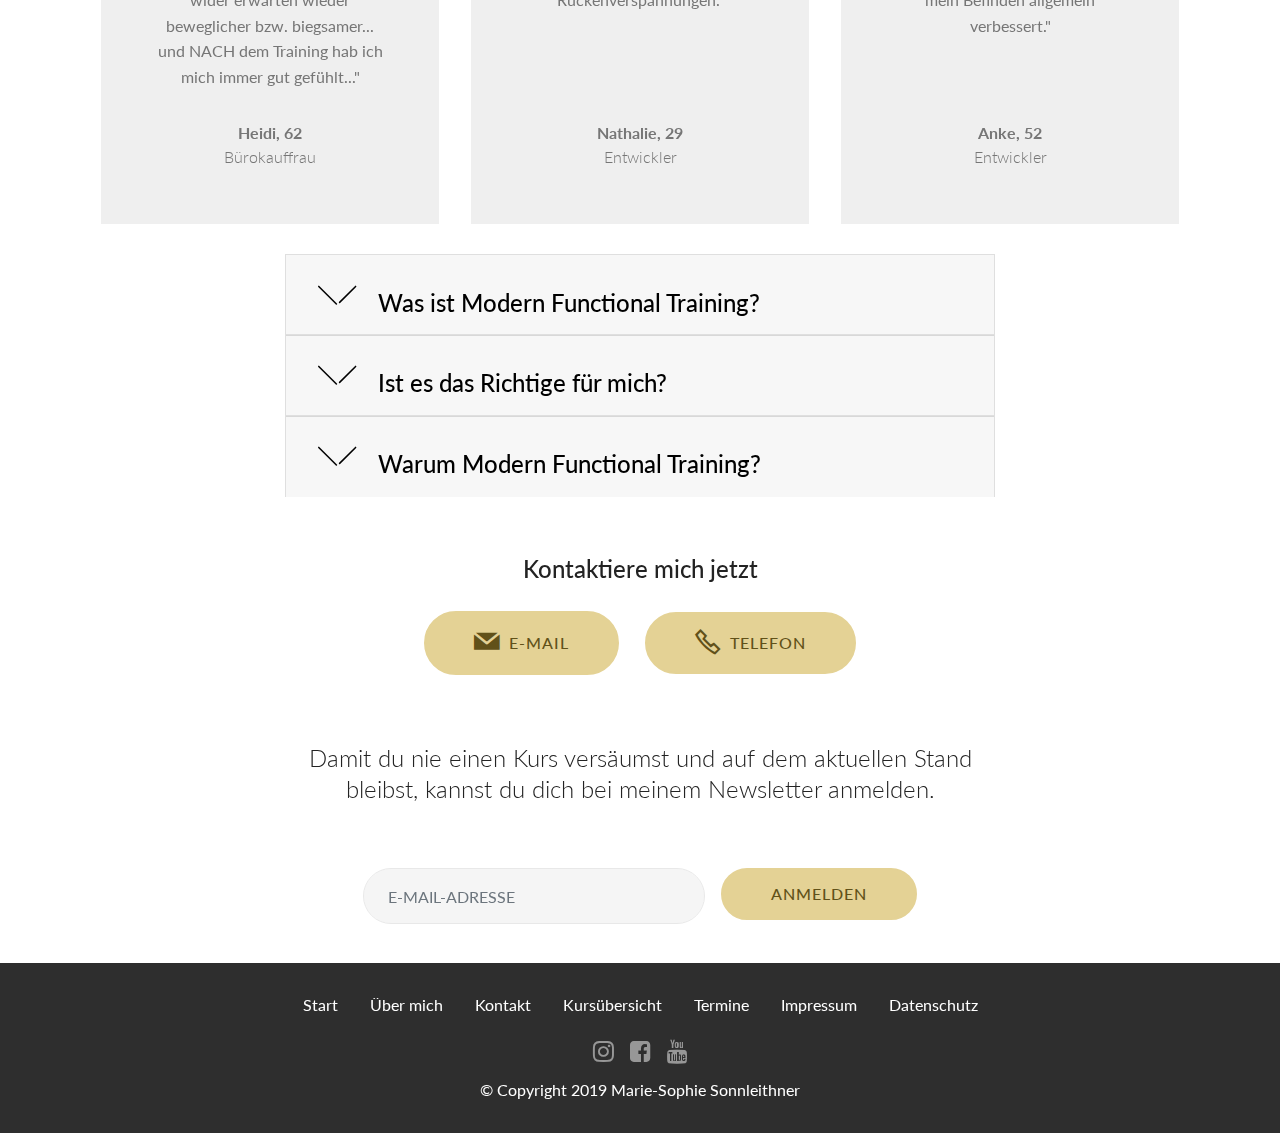
==== commit ca7d7900: "create github pages" ====
--- a/index.html
+++ b/index.html
@@ -59,7 +59,7 @@
     </nav>
 </section>
 
-<section class="engine"><a href="https://mobirise.info/g">how to build your own site</a></section><section class="header8 cid-rwvDzetqg9 mbr-fullscreen mbr-parallax-background" id="header8-2">
+<section class="engine"><a href="https://mobirise.info/y">html site templates</a></section><section class="header8 cid-rwvDzetqg9 mbr-fullscreen mbr-parallax-background" id="header8-2">
 
     
 
@@ -324,7 +324,7 @@
         <div class="row py-2 justify-content-center">
             <div class="col-12 col-lg-6  col-md-8 " data-form-type="formoid">
                 <!---Formbuilder Form--->
-                <form action="https://mobirise.com/" method="POST" class="mbr-form form-with-styler" data-form-title="Mobirise Form"><input type="hidden" name="email" data-form-email="true" value="kDmc0JdCxcviaM2hYOrDiAqqzPbHbVKvBcmaAh7OSbnsQA/S1YbiEeZRUlrwcJWRn9nPMNC7VbMpQQac1lstEED5WMLep0jsvj9029C7tpK8dT04FJ2xkkefq5/sfK0x">
+                <form action="https://mobirise.com/" method="POST" class="mbr-form form-with-styler" data-form-title="Mobirise Form"><input type="hidden" name="email" data-form-email="true" value="oQBqnlr+BJiEgO6/bOxWMIsx4jzgm97sfIOV4etodWiuMkqyyJ77CLrP6IpYVD6cGmp7/NjqcHMBYmr7RHwteLnvcRtHL6oAmK6ZM1P8FDo2kGJbe1ggd5Pp5pckrSO/">
                     <div class="row">
                         <div hidden="hidden" data-form-alert="" class="alert alert-success col-12">Vielen Dank für deine Anmeldung!</div>
                         <div hidden="hidden" data-form-alert-danger="" class="alert alert-danger col-12">
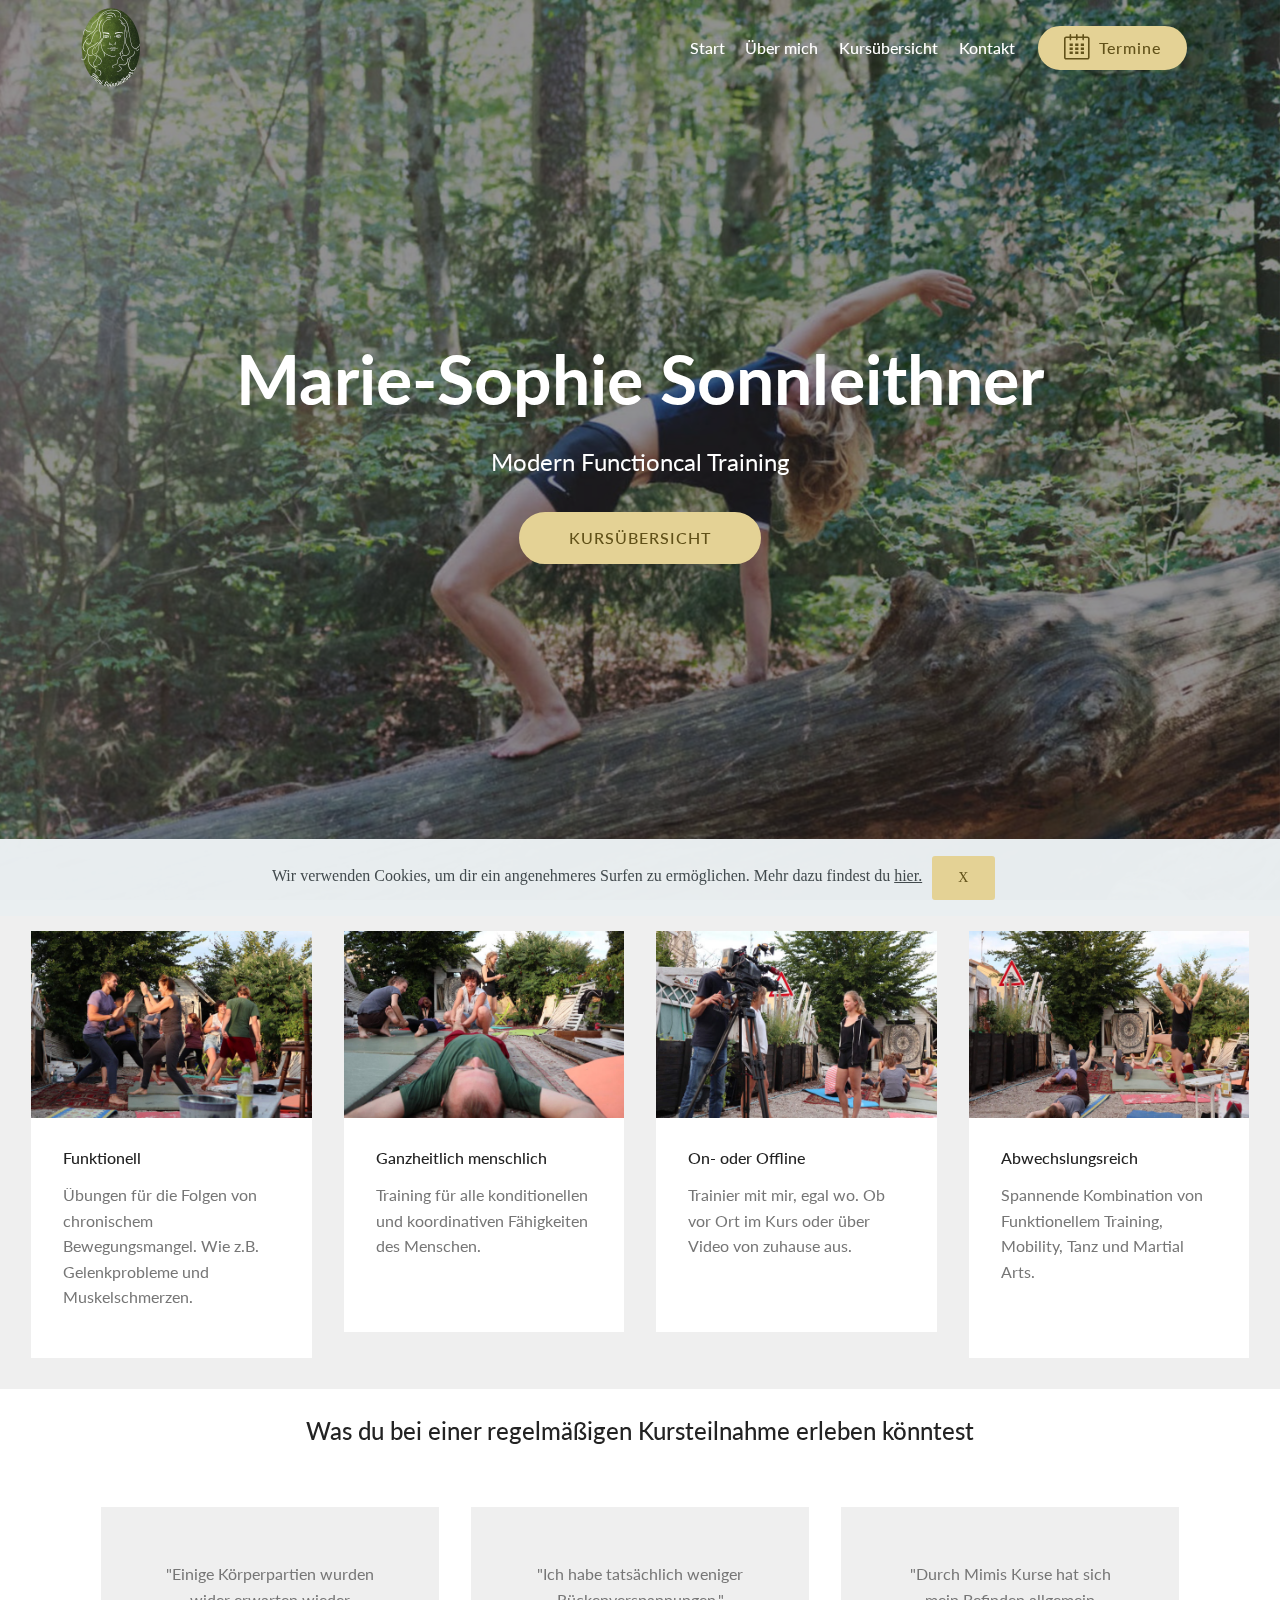
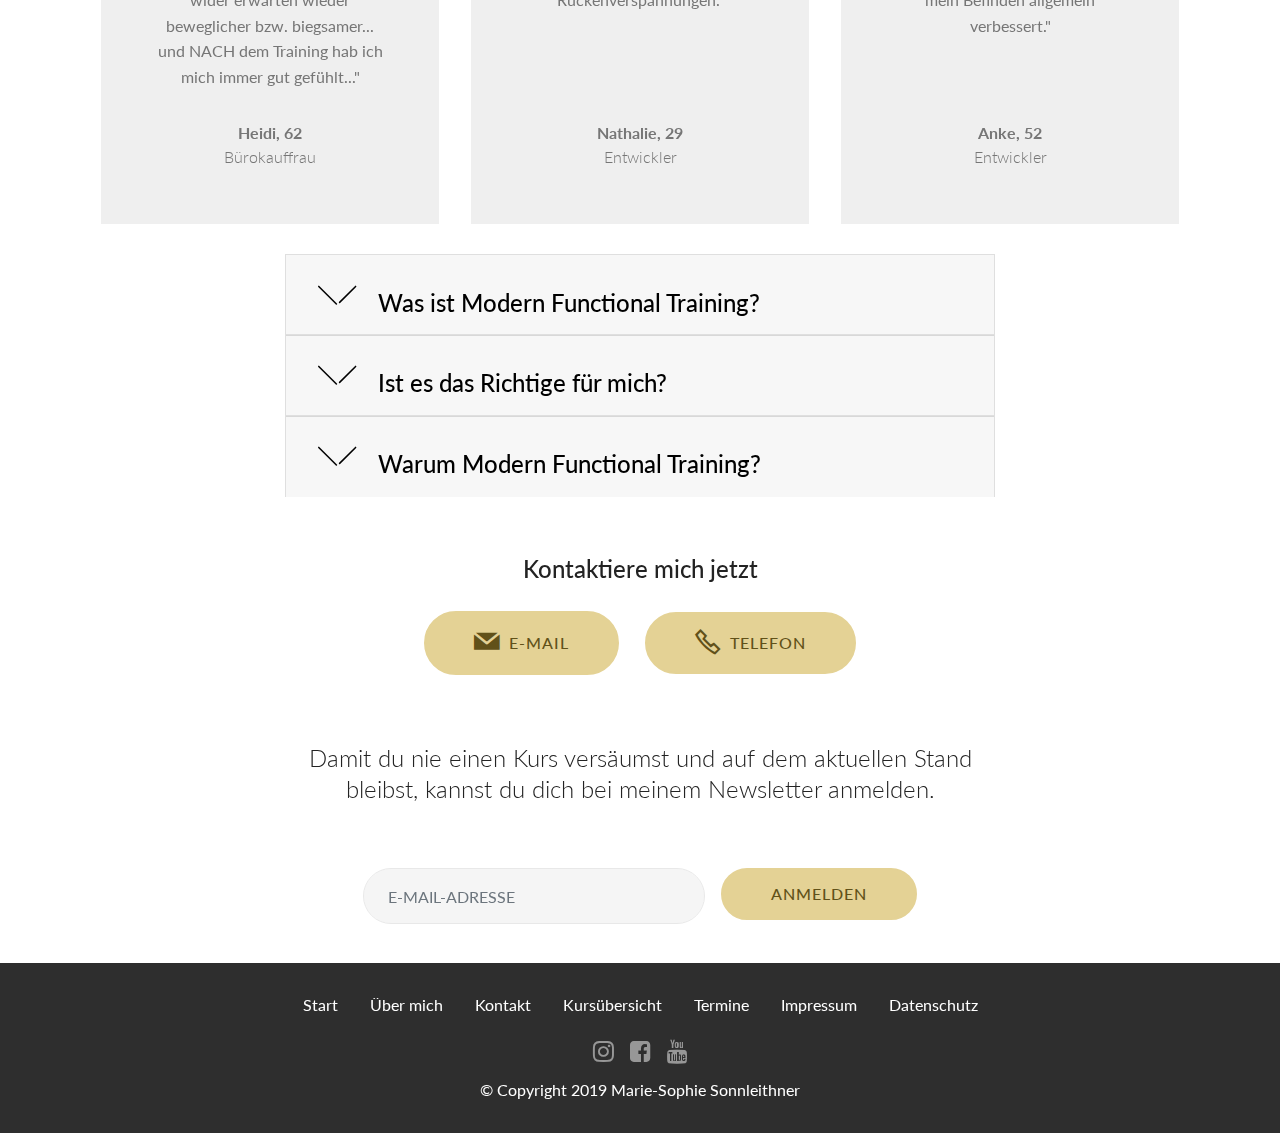
==== commit c3221101: "create github pages" ====
--- a/index.html
+++ b/index.html
@@ -59,7 +59,7 @@
     </nav>
 </section>
 
-<section class="engine"><a href="https://mobirise.info/y">html site templates</a></section><section class="header8 cid-rwvDzetqg9 mbr-fullscreen mbr-parallax-background" id="header8-2">
+<section class="engine"><a href="https://mobirise.info">Mobirise</a></section><section class="header8 cid-rwvDzetqg9 mbr-fullscreen mbr-parallax-background" id="header8-2">
 
     
 
@@ -324,7 +324,7 @@
         <div class="row py-2 justify-content-center">
             <div class="col-12 col-lg-6  col-md-8 " data-form-type="formoid">
                 <!---Formbuilder Form--->
-                <form action="https://mobirise.com/" method="POST" class="mbr-form form-with-styler" data-form-title="Mobirise Form"><input type="hidden" name="email" data-form-email="true" value="oQBqnlr+BJiEgO6/bOxWMIsx4jzgm97sfIOV4etodWiuMkqyyJ77CLrP6IpYVD6cGmp7/NjqcHMBYmr7RHwteLnvcRtHL6oAmK6ZM1P8FDo2kGJbe1ggd5Pp5pckrSO/">
+                <form action="https://mobirise.com/" method="POST" class="mbr-form form-with-styler" data-form-title="Mobirise Form"><input type="hidden" name="email" data-form-email="true" value="bBWPYuf8jUtfsQWsEyZeB8TSJqeluBRxESwxvgZgH2Yh/efohL+yFqoUxOHAOddabMfUgMAxpWqhqoo6k3R535FvPNi466EibMX9OWsB5/RWkbzghtToWrAt8pwM91eL">
                     <div class="row">
                         <div hidden="hidden" data-form-alert="" class="alert alert-success col-12">Vielen Dank für deine Anmeldung!</div>
                         <div hidden="hidden" data-form-alert-danger="" class="alert alert-danger col-12">
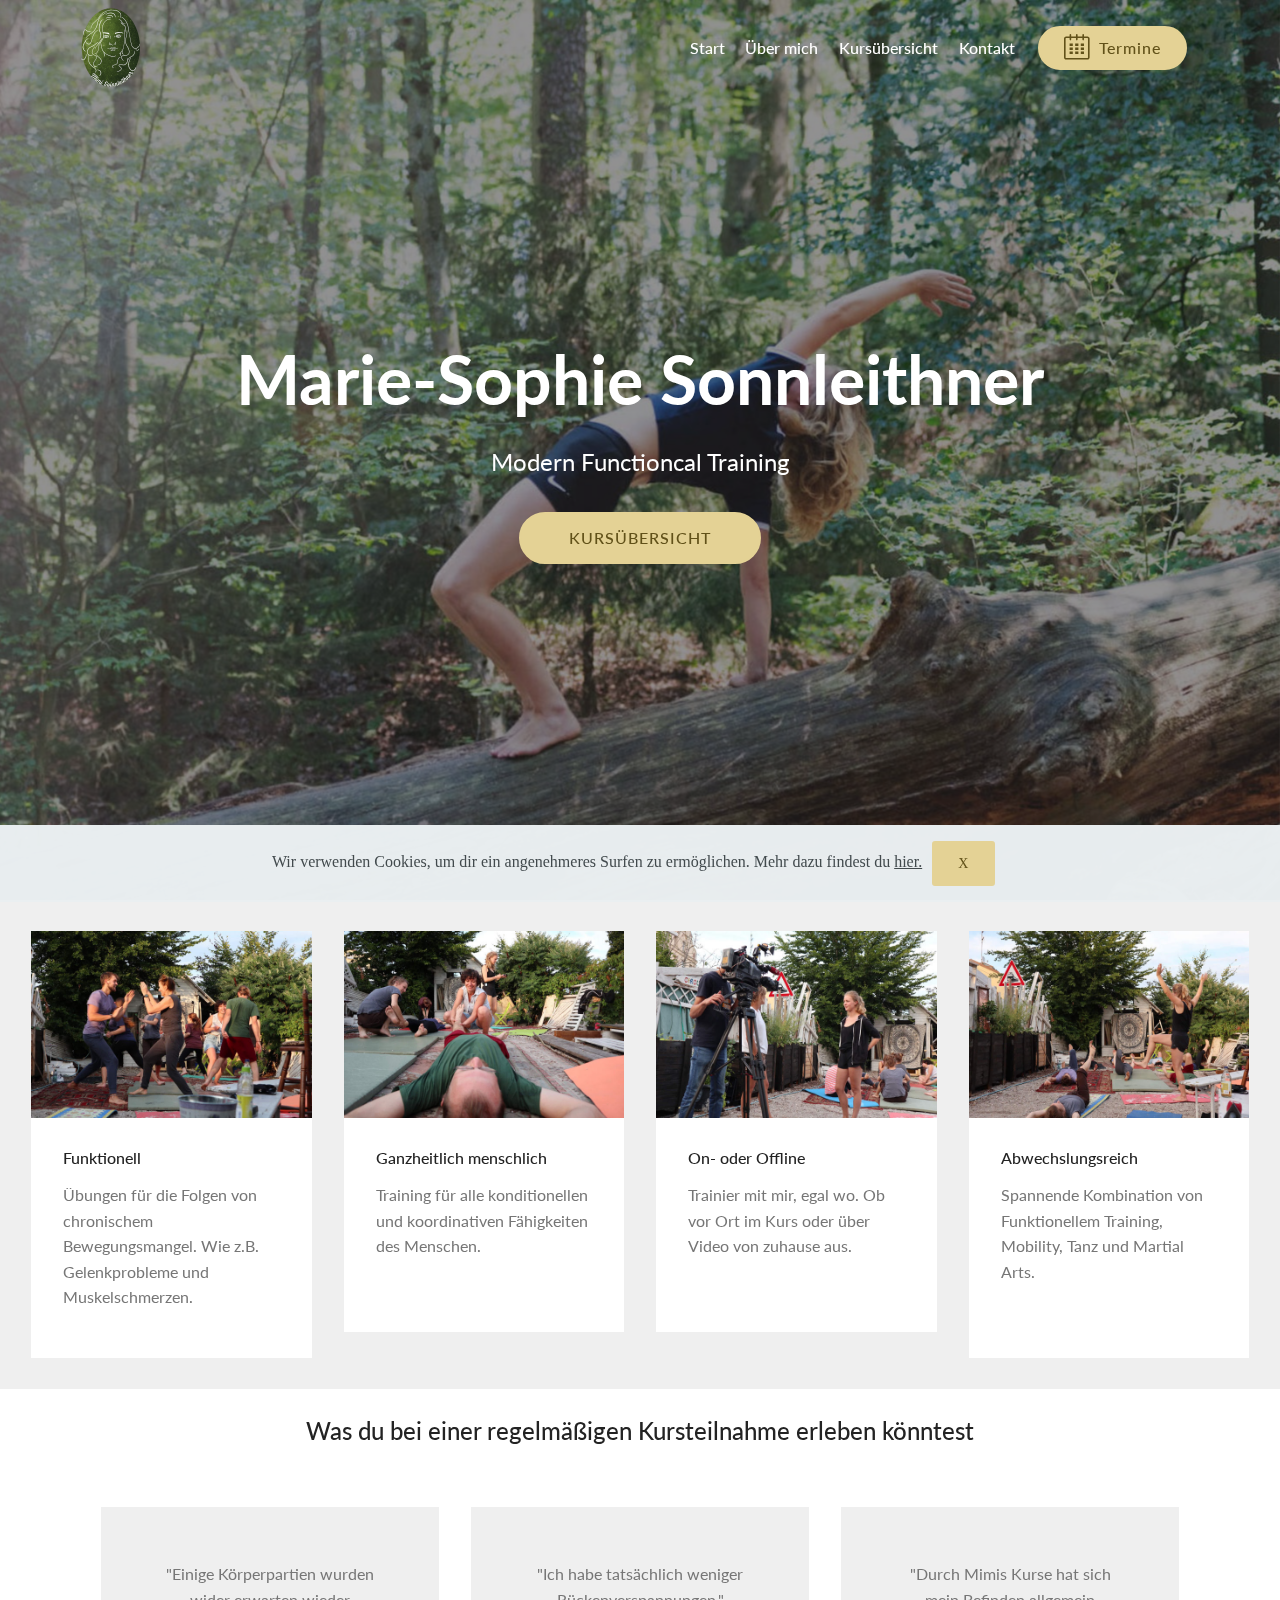
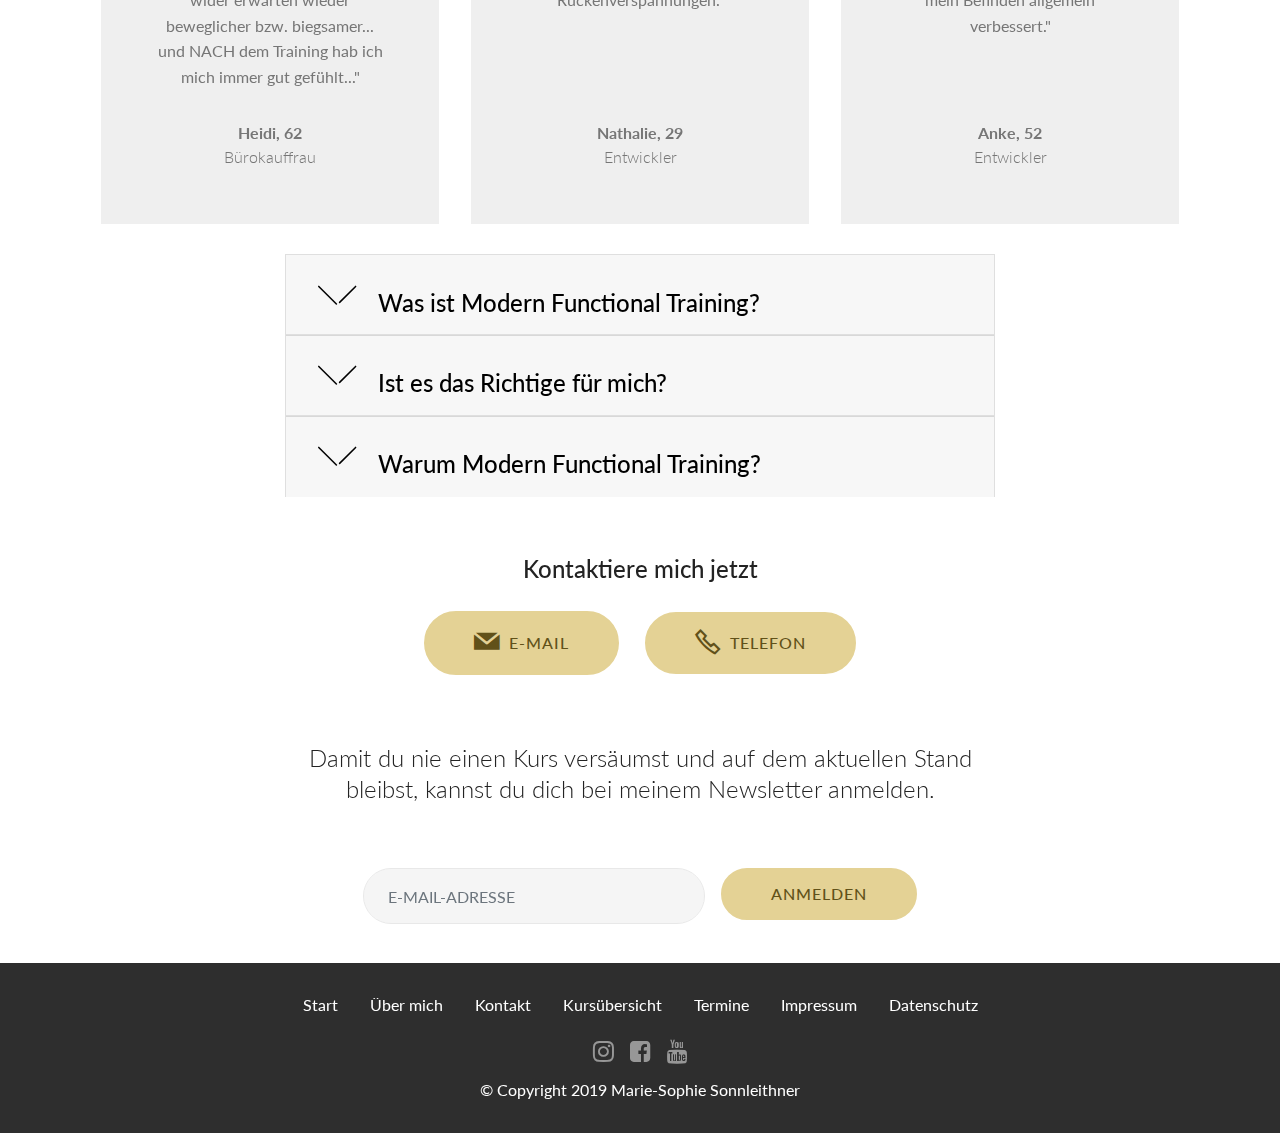
==== commit cda93895: "create github pages" ====
--- a/index.html
+++ b/index.html
@@ -59,7 +59,7 @@
     </nav>
 </section>
 
-<section class="engine"><a href="https://mobirise.info">Mobirise</a></section><section class="header8 cid-rwvDzetqg9 mbr-fullscreen mbr-parallax-background" id="header8-2">
+<section class="engine"><a href="https://mobirise.info/d">free web maker</a></section><section class="header8 cid-rwvDzetqg9 mbr-fullscreen mbr-parallax-background" id="header8-2">
 
     
 
@@ -324,7 +324,7 @@
         <div class="row py-2 justify-content-center">
             <div class="col-12 col-lg-6  col-md-8 " data-form-type="formoid">
                 <!---Formbuilder Form--->
-                <form action="https://mobirise.com/" method="POST" class="mbr-form form-with-styler" data-form-title="Mobirise Form"><input type="hidden" name="email" data-form-email="true" value="bBWPYuf8jUtfsQWsEyZeB8TSJqeluBRxESwxvgZgH2Yh/efohL+yFqoUxOHAOddabMfUgMAxpWqhqoo6k3R535FvPNi466EibMX9OWsB5/RWkbzghtToWrAt8pwM91eL">
+                <form action="https://mobirise.com/" method="POST" class="mbr-form form-with-styler" data-form-title="Mobirise Form"><input type="hidden" name="email" data-form-email="true" value="4QQad1TjnsQiSlmn2Ojw4cIa2Imt9R46Gr4VfzRCGm7+o36OyFXSryqwao9vA24VYSP5BK5Mzc3zWuqxEXFIJu6zwB0I4t9zz65Na1pKXA/tKv6ug9P7Gv1rapK9USUU">
                     <div class="row">
                         <div hidden="hidden" data-form-alert="" class="alert alert-success col-12">Vielen Dank für deine Anmeldung!</div>
                         <div hidden="hidden" data-form-alert-danger="" class="alert alert-danger col-12">
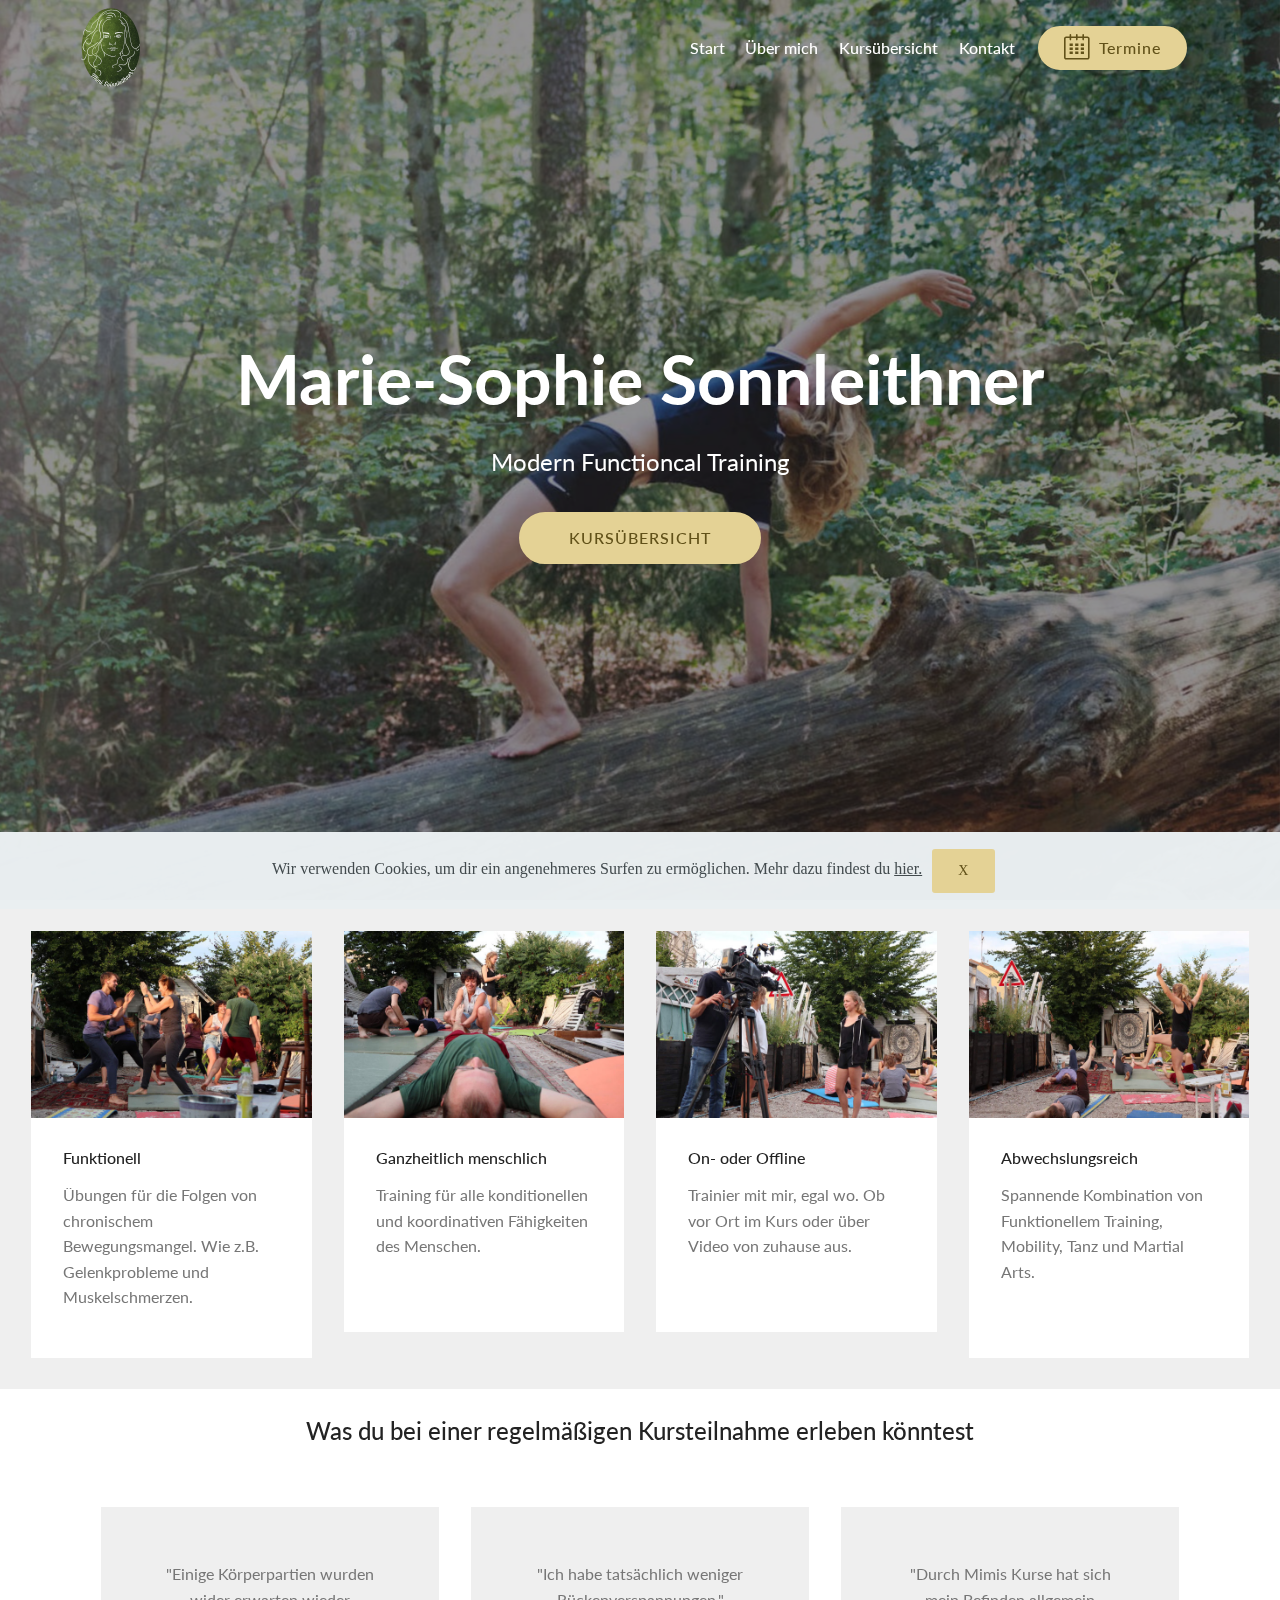
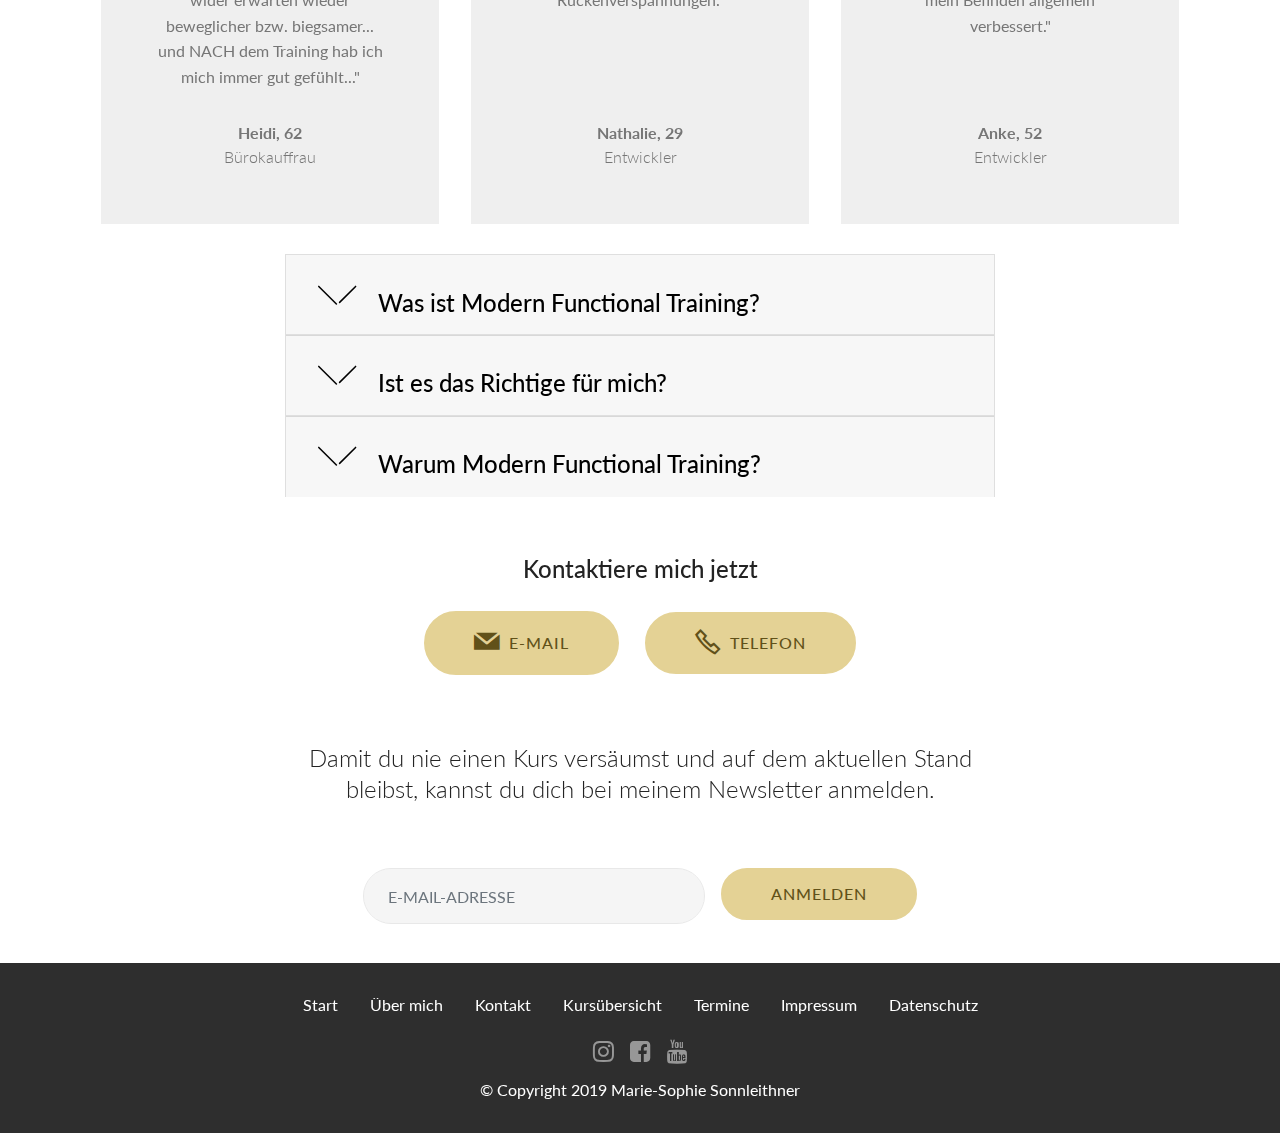
==== commit 00b83d90: "create github pages" ====
--- a/index.html
+++ b/index.html
@@ -59,7 +59,7 @@
     </nav>
 </section>
 
-<section class="engine"><a href="https://mobirise.info/d">free web maker</a></section><section class="header8 cid-rwvDzetqg9 mbr-fullscreen mbr-parallax-background" id="header8-2">
+<section class="engine"><a href="https://mobirise.info/x">css templates</a></section><section class="header8 cid-rwvDzetqg9 mbr-fullscreen mbr-parallax-background" id="header8-2">
 
     
 
@@ -324,7 +324,7 @@
         <div class="row py-2 justify-content-center">
             <div class="col-12 col-lg-6  col-md-8 " data-form-type="formoid">
                 <!---Formbuilder Form--->
-                <form action="https://mobirise.com/" method="POST" class="mbr-form form-with-styler" data-form-title="Mobirise Form"><input type="hidden" name="email" data-form-email="true" value="4QQad1TjnsQiSlmn2Ojw4cIa2Imt9R46Gr4VfzRCGm7+o36OyFXSryqwao9vA24VYSP5BK5Mzc3zWuqxEXFIJu6zwB0I4t9zz65Na1pKXA/tKv6ug9P7Gv1rapK9USUU">
+                <form action="https://mobirise.com/" method="POST" class="mbr-form form-with-styler" data-form-title="Mobirise Form"><input type="hidden" name="email" data-form-email="true" value="g8hsEzEImoxyeRVnqGhEy6KCxO/EFhBc+0nf5RbCkDRYOF6LvShHjuXm08dn13I40A3c9R9wUyoq+SzW/e+xJj23MjKJPNaK0uOwYSG6J+vQMIP6T/D1rjKLraQbXn92">
                     <div class="row">
                         <div hidden="hidden" data-form-alert="" class="alert alert-success col-12">Vielen Dank für deine Anmeldung!</div>
                         <div hidden="hidden" data-form-alert-danger="" class="alert alert-danger col-12">
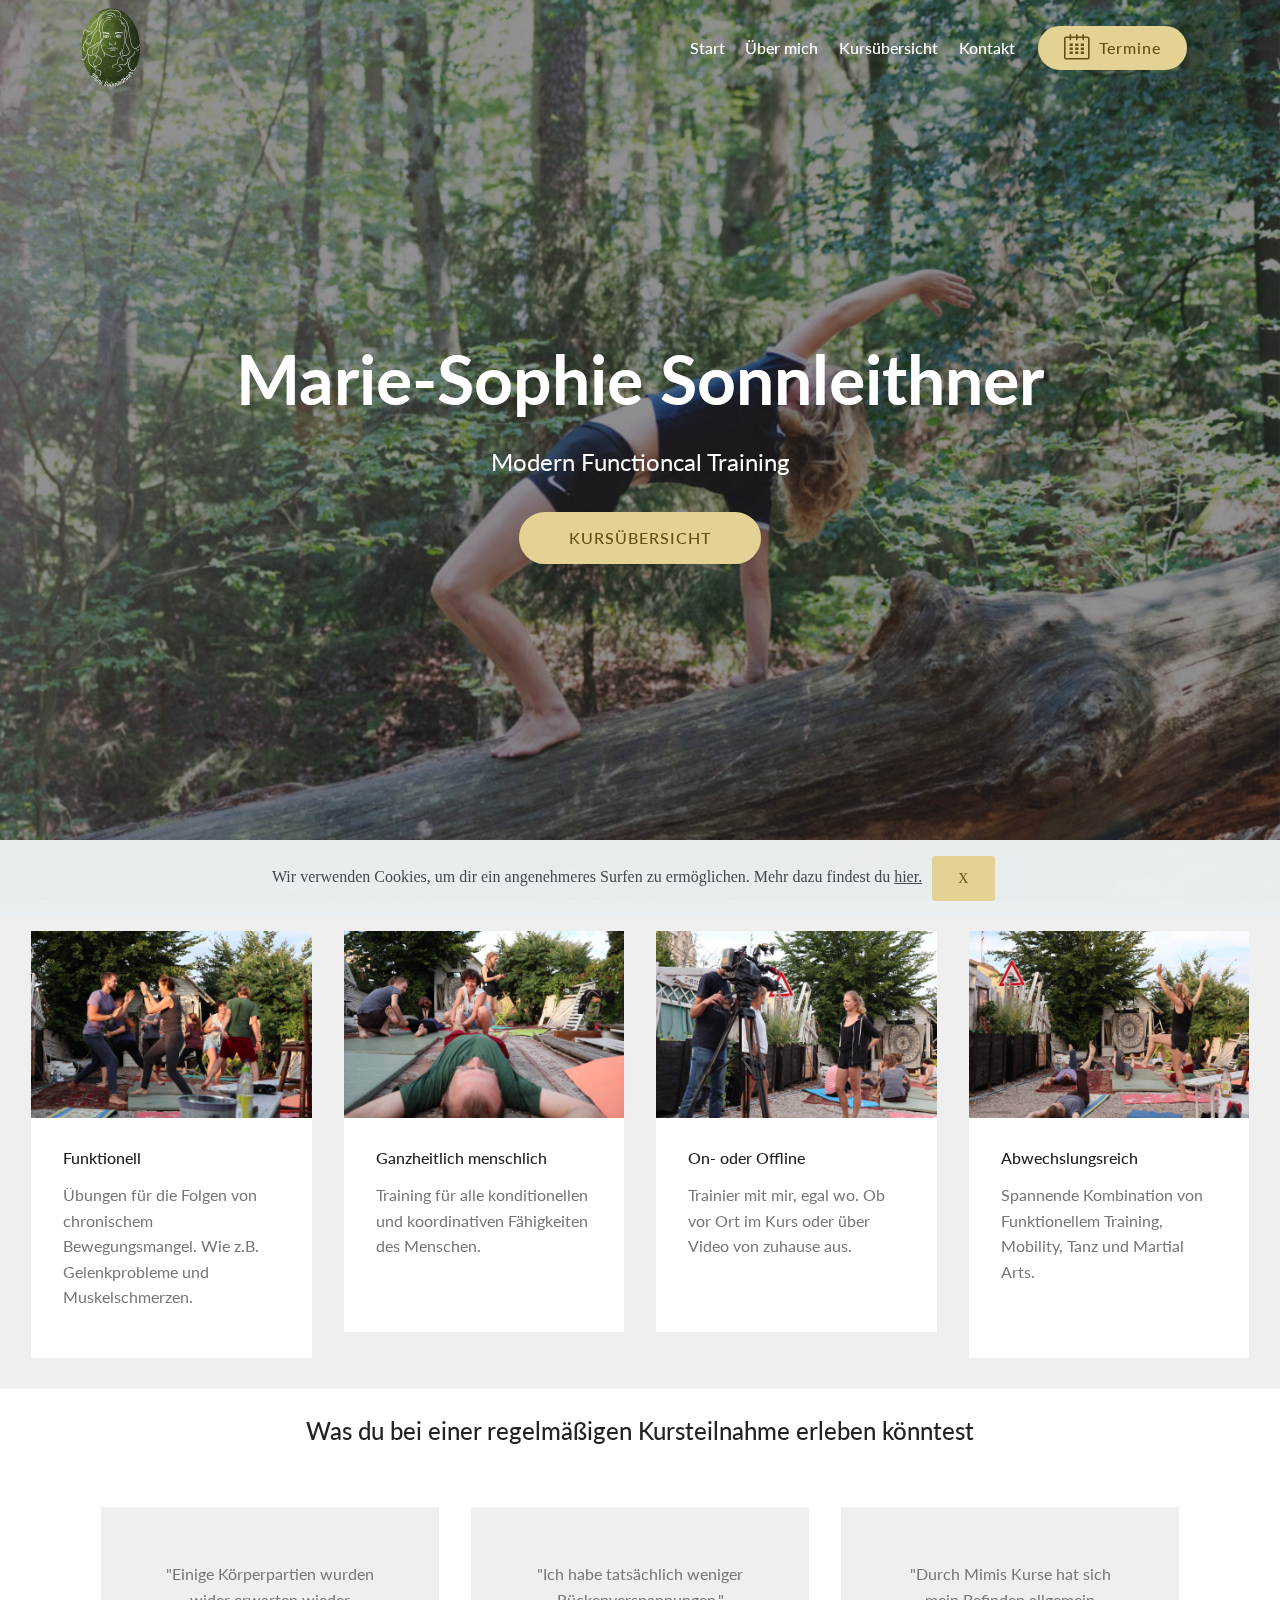
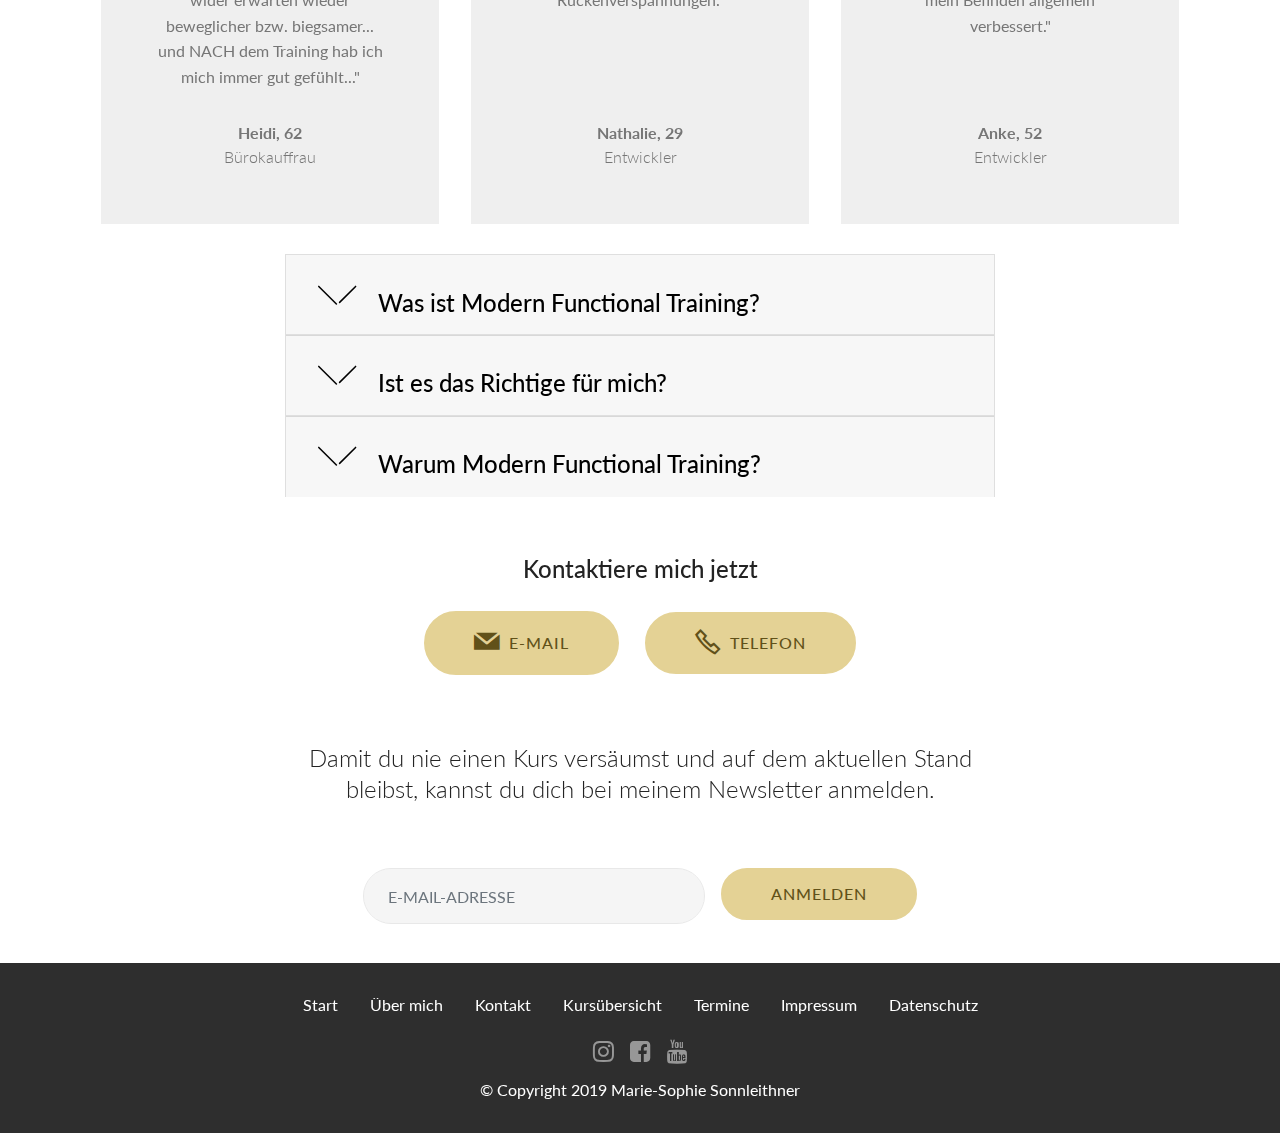
==== commit b6df444e: "create github pages" ====
--- a/index.html
+++ b/index.html
@@ -59,7 +59,7 @@
     </nav>
 </section>
 
-<section class="engine"><a href="https://mobirise.info/x">css templates</a></section><section class="header8 cid-rwvDzetqg9 mbr-fullscreen mbr-parallax-background" id="header8-2">
+<section class="engine"><a href="https://mobirise.info/s">bootstrap theme</a></section><section class="header8 cid-rwvDzetqg9 mbr-fullscreen mbr-parallax-background" id="header8-2">
 
     
 
@@ -324,7 +324,7 @@
         <div class="row py-2 justify-content-center">
             <div class="col-12 col-lg-6  col-md-8 " data-form-type="formoid">
                 <!---Formbuilder Form--->
-                <form action="https://mobirise.com/" method="POST" class="mbr-form form-with-styler" data-form-title="Mobirise Form"><input type="hidden" name="email" data-form-email="true" value="g8hsEzEImoxyeRVnqGhEy6KCxO/EFhBc+0nf5RbCkDRYOF6LvShHjuXm08dn13I40A3c9R9wUyoq+SzW/e+xJj23MjKJPNaK0uOwYSG6J+vQMIP6T/D1rjKLraQbXn92">
+                <form action="https://mobirise.com/" method="POST" class="mbr-form form-with-styler" data-form-title="Mobirise Form"><input type="hidden" name="email" data-form-email="true" value="TuPAwkb7Ager0nSAmhizod2OGxH12/+s+Iir9aUFkcC9MzJA60ZMYVF7RRU0SgFjEHQ1QS5Ag16Zn7pvBLYpijhFd27VEqLk/0monfMN9JuirWsT5YXhE9VV9iusDhZS">
                     <div class="row">
                         <div hidden="hidden" data-form-alert="" class="alert alert-success col-12">Vielen Dank für deine Anmeldung!</div>
                         <div hidden="hidden" data-form-alert-danger="" class="alert alert-danger col-12">
